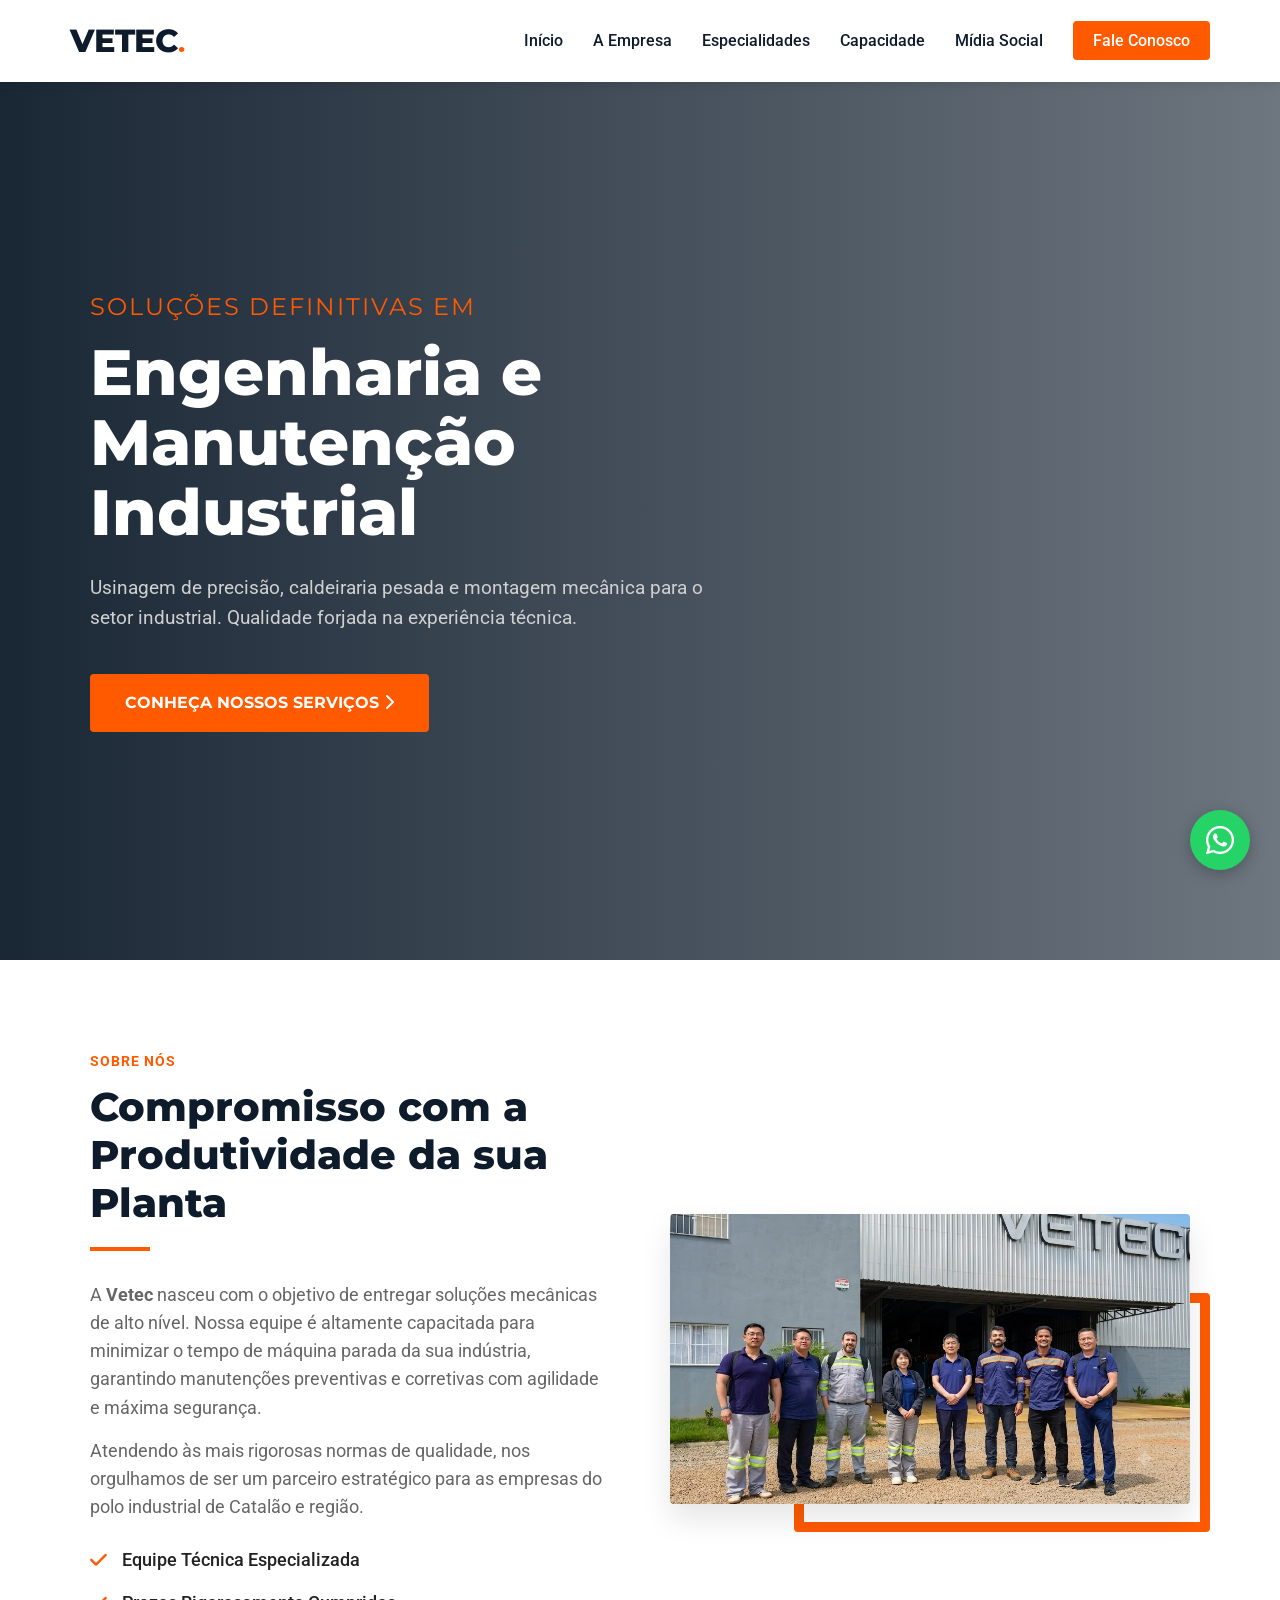
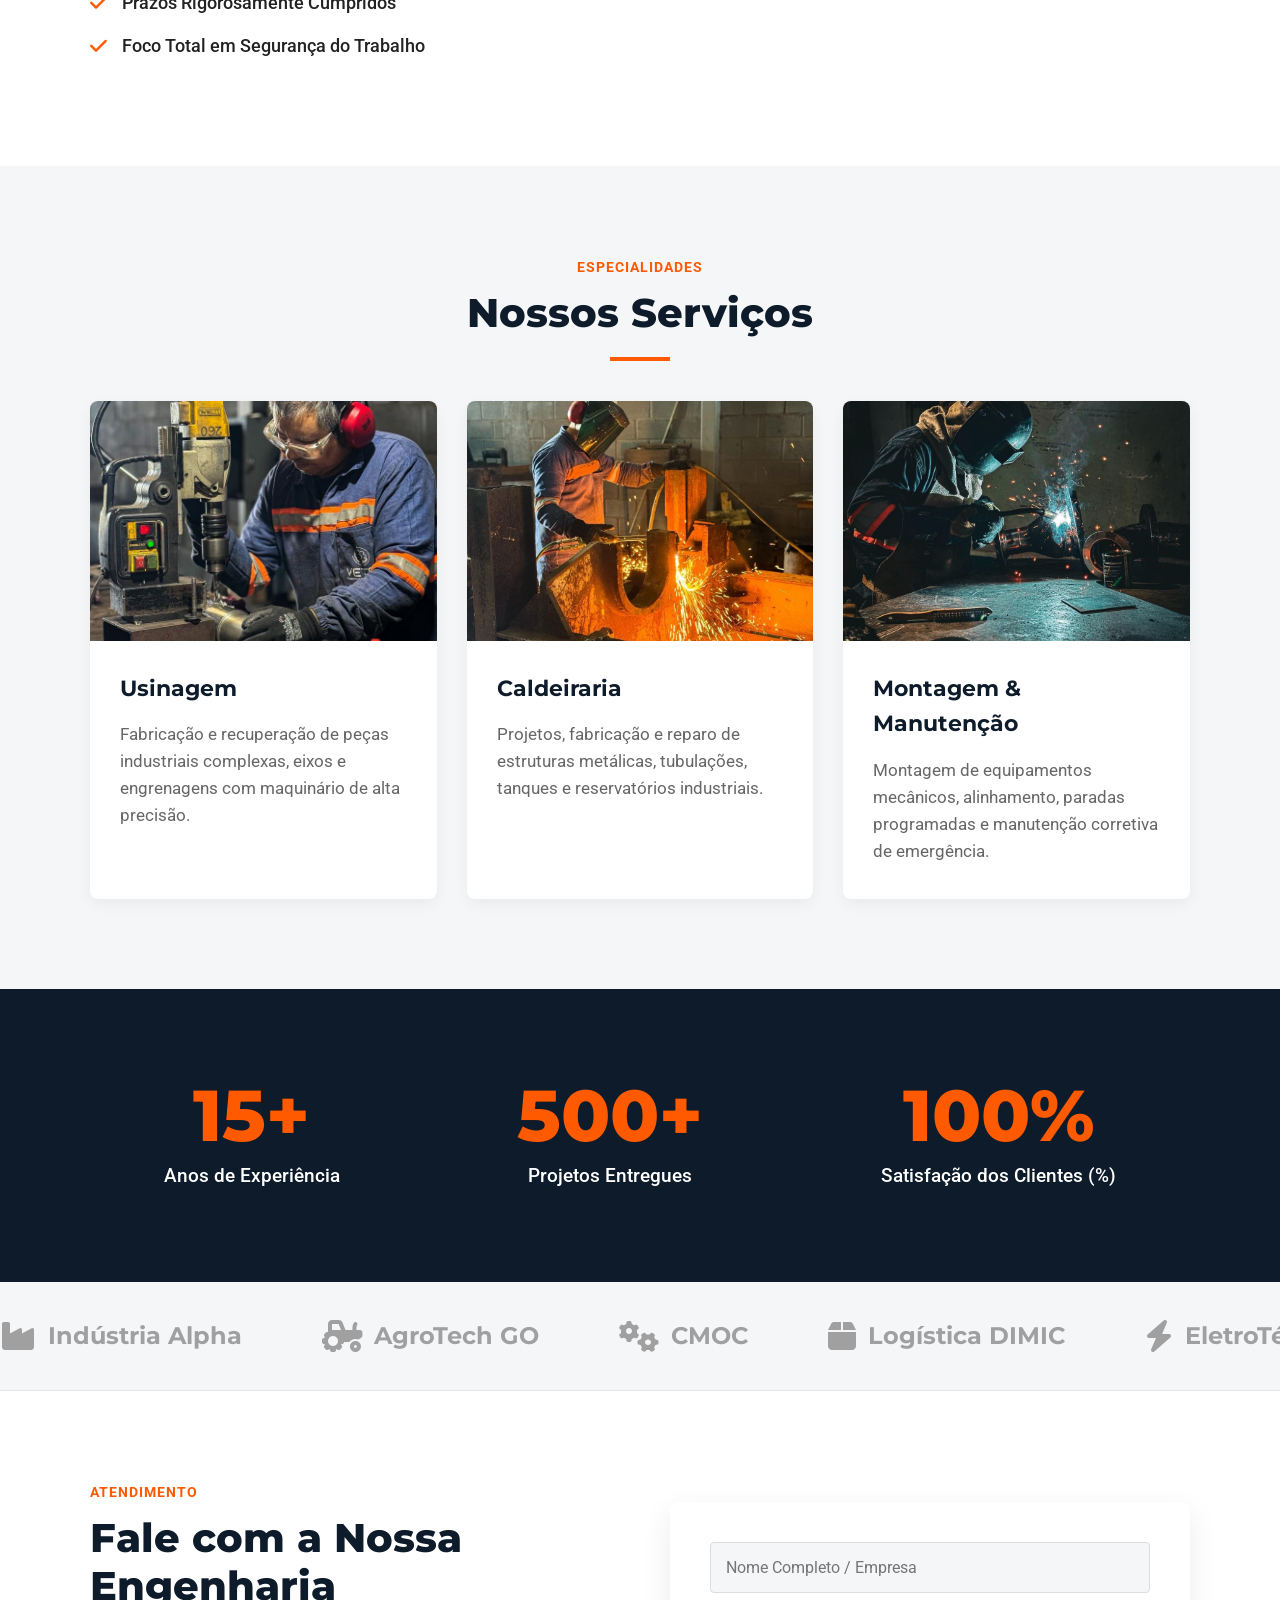
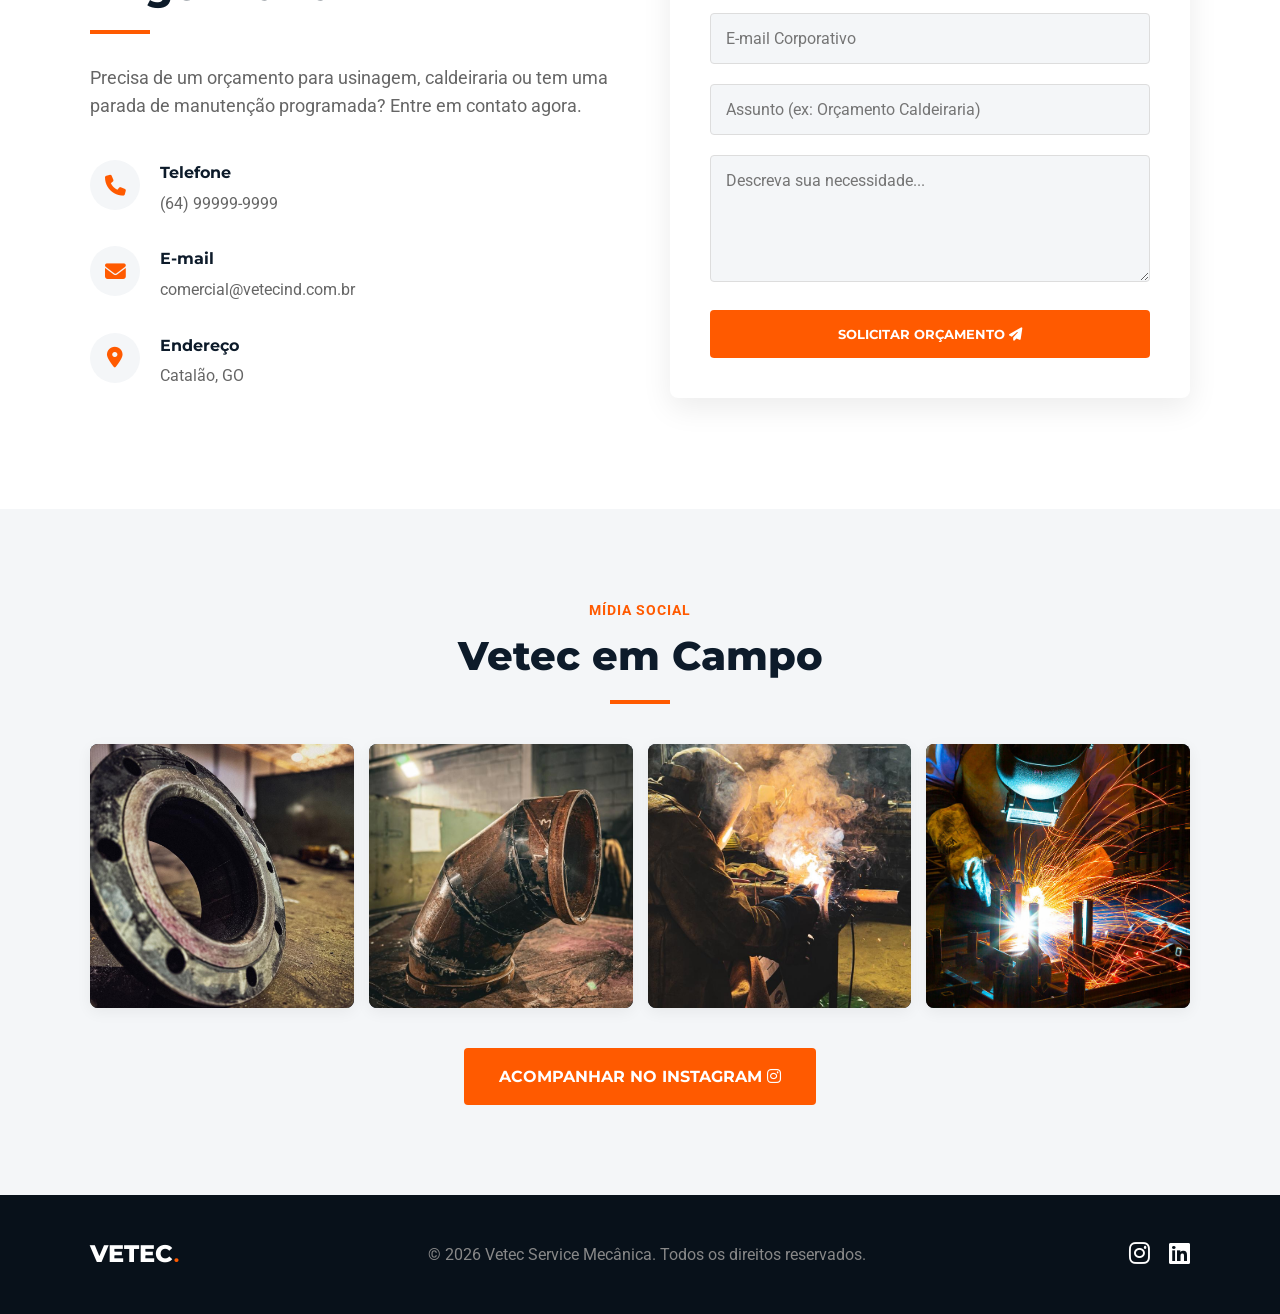
==== index.html @ b04dcd51 "Add files via upload" ====
<!DOCTYPE html>
<html lang="pt-BR">
<head>

    <link rel="icon" type="image/png" href="img/favicon.png">

    <meta charset="UTF-8">
    <meta name="viewport" content="width=device-width, initial-scale=1.0">
    <title>Vetec - Engenharia e Manutenção Industrial</title>
    <link rel="preconnect" href="https://fonts.googleapis.com">
    <link rel="preconnect" href="https://fonts.gstatic.com" crossorigin>
    <link href="https://fonts.googleapis.com/css2?family=Montserrat:wght@400;700;800&family=Roboto:wght@400;500&display=swap" rel="stylesheet">
    <link rel="stylesheet" href="https://cdnjs.cloudflare.com/ajax/libs/font-awesome/6.5.1/css/all.min.css">
    <link rel="stylesheet" href="style.css">

<meta name="description" content="A Vetec oferece soluções premium em usinagem de precisão, caldeiraria e montagem industrial em Catalão, GO. Reduza o tempo de máquina parada da sua indústria.">
<meta name="keywords" content="usinagem catalão, caldeiraria industrial, manutenção mecânica, montagem industrial goiás, peças industriais, vetec">
<meta name="author" content="Seu Nome ou Nome da Sua Agência">

<meta property="og:title" content="Vetec - Engenharia e Manutenção Industrial">
<meta property="og:description" content="Soluções definitivas em usinagem e caldeiraria para o setor industrial.">
<meta property="og:image" content="https://vetecind.com.br/img/sua-imagem-de-capa.jpg">
<meta property="og:url" content="https://vetecind.com.br">

</head>
<body>

   <header>
        <div class="container header-container">

            <a href="#" class="logo">
                VETEC<span>.</span>
            </a>

            <nav>
                <ul class="nav-links">
                    <li><a href="#home">Início</a></li>
                    <li><a href="#sobre">A Empresa</a></li>
                    <li><a href="#servicos">Especialidades</a></li>
                    <li><a href="#metricas">Capacidade</a></li>
                    <li><a href="#instagram-feed">Mídia Social</a></li>
                    <li><a href="#contato" class="btn-nav">Fale Conosco</a></li>
                </ul>
            </nav>
            
            <div class="menu-toggle" id="mobile-menu">
                    <i class="fa-solid fa-bars"></i>
        </div>
    </header>

    <section id="home" class="hero-section">
        <div class="hero-overlay"></div>
        <div class="container hero-content">
            <div class="hero-text">
                <h2>Soluções definitivas em</h2>
                <h1>Engenharia e Manutenção Industrial</h1>
                <p>Usinagem de precisão, caldeiraria pesada e montagem mecânica para o setor industrial. Qualidade forjada na experiência técnica.</p>
                <a href="#servicos" class="btn">Conheça Nossos Serviços <i class="fa-solid fa-chevron-right"></i></a>
            </div>
        </div>
    </section>

    <section id="sobre" class="section">
        <div class="container">
            <div class="two-column">
                <div class="about-text">
                    <span class="tag">Sobre Nós</span>
                    <h2>Compromisso com a Produtividade da sua Planta</h2>
                    <div class="line"></div>
                    <p>A <strong>Vetec</strong> nasceu com o objetivo de entregar soluções mecânicas de alto nível. Nossa equipe é altamente capacitada para minimizar o tempo de máquina parada da sua indústria, garantindo manutenções preventivas e corretivas com agilidade e máxima segurança.</p>
                    <p>Atendendo às mais rigorosas normas de qualidade, nos orgulhamos de ser um parceiro estratégico para as empresas do polo industrial de Catalão e região.</p>
                    <ul class="check-list">
                        <li><i class="fa-solid fa-check"></i> Equipe Técnica Especializada</li>
                        <li><i class="fa-solid fa-check"></i> Prazos Rigorosamente Cumpridos</li>
                        <li><i class="fa-solid fa-check"></i> Foco Total em Segurança do Trabalho</li>
                    </ul>
                </div>
                <div class="about-image">
                    <img src="img/empresa.jpg" alt="Instalações Vetec - Manutenção Industrial">
                    <div class="img-accent"></div>
                </div>
            </div>
        </div>
    </section>

    <section id="servicos" class="section bg-light">
        <div class="container">
            <div class="section-header center">
                <span class="tag">Especialidades</span>
                <h2>Nossos Serviços</h2>
                <div class="line center-line"></div>
            </div>

            <div class="grid-produtos">
                <div class="card-produto">
                    <div class="img-container">
                        <img src="img/usinagem.jpg" alt="Usinagem de Precisão">
                    </div>
                    <div class="card-body">
                        <h3>Usinagem</h3>
                        <p>Fabricação e recuperação de peças industriais complexas, eixos e engrenagens com maquinário de alta precisão.</p>
                    </div>
                </div>
                
                <div class="card-produto">
                    <div class="img-container">
                        <img src="img/caldeiraria.jpg" alt="Caldeiraria Industrial">
                    </div>
                    <div class="card-body">
                        <h3>Caldeiraria</h3>
                        <p>Projetos, fabricação e reparo de estruturas metálicas, tubulações, tanques e reservatórios industriais.</p>
                    </div>
                </div>

                <div class="card-produto">
                    <div class="img-container">
                        <img src="img/montagem.jpg" alt="Montagem e Manutenção Industrial">
                    </div>
                    <div class="card-body">
                        <h3>Montagem & Manutenção</h3>
                        <p>Montagem de equipamentos mecânicos, alinhamento, paradas programadas e manutenção corretiva de emergência.</p>
                    </div>
                </div>
            </div>
        </div>
    </section>

    <section id="metricas" class="section bg-primary text-white">
        <div class="container">
            <div class="grid-numbers">
                <div class="number-block">
                    <div class="counter" data-target="15">0</div>
                    <p>Anos de Experiência</p>
                </div>
                <div class="number-block">
                    <div class="counter" data-target="500">0</div>
                    <p>Projetos Entregues</p>
                </div>
                <div class="number-block">
                    <div class="counter" data-target="100">0</div>
                    <p>Satisfação dos Clientes (%)</p>
                </div>
            </div>
        </div>
    </section>

<div class="parceiros-faixa">
        <div class="parceiros-track">
            
            <div class="parceiros-slide">
                <div class="parceiro-logo"><i class="fa-solid fa-industry"></i> Indústria Alpha</div>
                <div class="parceiro-logo"><i class="fa-solid fa-tractor"></i> AgroTech GO</div>
                <div class="parceiro-logo"><i class="fa-solid fa-gears"></i> CMOC</div>
                <div class="parceiro-logo"><i class="fa-solid fa-box"></i> Logística DIMIC</div>
                <div class="parceiro-logo"><i class="fa-solid fa-bolt"></i> EletroTécnica</div>
            </div>
            
            <div class="parceiros-slide">
                <div class="parceiro-logo"><i class="fa-solid fa-industry"></i> Indústria Alpha</div>
                <div class="parceiro-logo"><i class="fa-solid fa-tractor"></i> AgroTech GO</div>
                <div class="parceiro-logo"><i class="fa-solid fa-gears"></i> CMOC</div>
                <div class="parceiro-logo"><i class="fa-solid fa-box"></i> Logística DIMIC</div>
                <div class="parceiro-logo"><i class="fa-solid fa-bolt"></i> EletroTécnica</div>
            </div>
            
        </div>
    </div>

    <section id="contato" class="section">
        <div class="container">
            <div class="two-column">
                <div class="contact-info">
                    <span class="tag">Atendimento</span>
                    <h2>Fale com a Nossa Engenharia</h2>
                    <div class="line"></div>
                    <p>Precisa de um orçamento para usinagem, caldeiraria ou tem uma parada de manutenção programada? Entre em contato agora.</p>
                    
                    <div class="info-item">
                        <div class="icon-box"><i class="fa-solid fa-phone"></i></div>
                        <div>
                            <h4>Telefone</h4>
                            <span>(64) 99999-9999</span> </div>
                    </div>
                    <div class="info-item">
                        <div class="icon-box"><i class="fa-solid fa-envelope"></i></div>
                        <div>
                            <h4>E-mail</h4>
                            <span>comercial@vetecind.com.br</span> </div>
                    </div>
                    <div class="info-item">
                        <div class="icon-box"><i class="fa-solid fa-location-dot"></i></div>
                        <div>
                            <h4>Endereço</h4>
                            <span>Catalão, GO</span>
                        </div>
                    </div>
                </div>

                <form id="formContato" class="form-industrial">
                    <div class="form-group">
                        <input type="text" id="nome" required placeholder="Nome Completo / Empresa">
                    </div>
                    <div class="form-group">
                        <input type="email" id="email" required placeholder="E-mail Corporativo">
                    </div>
                    <div class="form-group">
                        <input type="text" id="assunto" required placeholder="Assunto (ex: Orçamento Caldeiraria)">
                    </div>
                    <div class="form-group">
                        <textarea id="mensagem" rows="5" required placeholder="Descreva sua necessidade..."></textarea>
                    </div>
                    <button type="submit" class="btn btn-block">Solicitar Orçamento <i class="fa-solid fa-paper-plane"></i></button>
                </form>
            </div>
        </div>
    </section>

    <section id="instagram-feed" class="section bg-light">
        <div class="container">
            <div class="section-header center">
                <span class="tag">Mídia Social</span>
                <h2>Vetec em Campo</h2>
                <div class="line center-line"></div>
            </div>
            
            <div class="grid-instagram">
                <a href="https://www.instagram.com/vetecind/" target="_blank" class="insta-item">
                    <img src="img/insta1.jpg" alt="Projeto Usinagem Vetec">
                    <div class="insta-overlay"><i class="fa-brands fa-instagram"></i></div>
                </a>
                <a href="https://www.instagram.com/vetecind/" target="_blank" class="insta-item">
                    <img src="img/insta2.jpg" alt="Manutenção Industrial Vetec">
                    <div class="insta-overlay"><i class="fa-brands fa-instagram"></i></div>
                </a>
                <a href="https://www.instagram.com/vetecind/" target="_blank" class="insta-item">
                    <img src="img/insta3.jpg" alt="Caldeiraria Vetec">
                    <div class="insta-overlay"><i class="fa-brands fa-instagram"></i></div>
                </a>
                <a href="https://www.instagram.com/vetecind/" target="_blank" class="insta-item">
                    <img src="img/insta4.jpg" alt="Montagem Industrial Vetec">
                    <div class="insta-overlay"><i class="fa-brands fa-instagram"></i></div>
                </a>
            </div>
            
            <div class="center" style="margin-top: 40px;">
                <a href="https://www.instagram.com/vetecind/" target="_blank" class="btn">Acompanhar no Instagram <i class="fa-brands fa-instagram"></i></a>
            </div>
        </div>
    </section>

    <footer>
        <div class="container footer-content">
            <div class="footer-logo">VETEC<span>.</span></div>
            <p>&copy; 2026 Vetec Service Mecânica. Todos os direitos reservados.</p>
            <div class="social-links">
                <a href="https://www.instagram.com/vetecind/" target="_blank"><i class="fa-brands fa-instagram"></i></a>
                <a href="#"><i class="fa-brands fa-linkedin"></i></a>
            </div>
        </div>
    </footer>

    <a href="https://wa.me/5564999999999?text=Olá,%20gostaria%20de%20solicitar%20um%20orçamento%20técnico%20com%20a%20Vetec." target="_blank" class="whatsapp-float" aria-label="Contato via WhatsApp">
        <i class="fa-brands fa-whatsapp"></i>
    </a>

    <script src="script.js"></script>
</body>
</html>
---- style.css ----
/* VARIÁVEIS DE CORES VETEC */
:root {
    --primary-color: #0D1B2A;
    --accent-color: #FF5A00;
    --bg-light: #F4F6F8;
    --text-dark: #222222;
    --text-muted: #666666;
    --white: #FFFFFF;
}

* {
    margin: 0;
    padding: 0;
    box-sizing: border-box;
    font-family: 'Roboto', sans-serif;
}

html { scroll-behavior: smooth; }
body { color: var(--text-dark); background-color: var(--white); line-height: 1.6; overflow-x: hidden; }
.container { max-width: 1140px; margin: 0 auto; padding: 0 20px; width: 100%; }

/* CABEÇALHO E LOGO */
header {
    background-color: var(--white);
    box-shadow: 0 2px 10px rgba(0,0,0,0.1);
    position: fixed;
    width: 100%;
    top: 0;
    z-index: 1000;
}
.header-container { display: flex; justify-content: space-between; align-items: center; padding: 15px 0; }
.logo { font-family: 'Montserrat', sans-serif; font-size: 2rem; font-weight: 800; color: var(--primary-color); letter-spacing: -1px; text-decoration: none; }
.logo span { color: var(--accent-color); }

/* MENU HAMBÚRGUER (Escondido no Desktop) */
.menu-toggle {
    display: none;
    font-size: 1.8rem;
    color: var(--primary-color);
    cursor: pointer;
    z-index: 2000;
    position: relative;
}

/* NAVEGAÇÃO DESKTOP */
.nav-links { list-style: none; display: flex; align-items: center; gap: 30px; }
.nav-links a { text-decoration: none; color: var(--primary-color); font-weight: 500; font-size: 1rem; transition: color 0.3s; }
.nav-links a:hover { color: var(--accent-color); }
.btn-nav { background-color: var(--accent-color); color: var(--white) !important; padding: 10px 20px; border-radius: 4px; font-weight: 700; }
.btn-nav:hover { background-color: #e04e00; }

/* HERO SECTION (BANNER) */
.hero-section {
    height: 100vh; display: flex; align-items: center;
    background-image: url('img/banner-solda.jpg');
    background-size: cover; background-position: center;
    position: relative; margin-top: 60px;
}
.hero-overlay {
    position: absolute; top: 0; left: 0; width: 100%; height: 100%;
    background: linear-gradient(90deg, rgba(13,27,42,0.95) 0%, rgba(13,27,42,0.6) 100%);
}
.hero-content { position: relative; z-index: 1; color: var(--white); }
.hero-text { max-width: 650px; }
.hero-text h2 { font-family: 'Montserrat', sans-serif; font-size: 1.5rem; font-weight: 400; color: var(--accent-color); margin-bottom: 10px; text-transform: uppercase; letter-spacing: 2px; }
.hero-text h1 { font-family: 'Montserrat', sans-serif; font-size: 4rem; line-height: 1.1; margin-bottom: 25px; font-weight: 800; }
.hero-text p { font-size: 1.2rem; margin-bottom: 40px; color: #d0d0d0; }

/* BOTÕES GERAIS */
.btn { display: inline-block; background: var(--accent-color); color: var(--white); padding: 16px 35px; font-family: 'Montserrat', sans-serif; font-weight: 700; text-transform: uppercase; text-decoration: none; border: none; border-radius: 4px; cursor: pointer; transition: 0.3s background; }
.btn:hover { background: #e04e00; }
.btn-block { width: 100%; }

/* SEÇÕES COMUNS */
.section { padding: 90px 0; }
.bg-light { background-color: var(--bg-light); }
.bg-primary { background-color: var(--primary-color); }
.text-white { color: var(--white); }
.tag { color: var(--accent-color); font-weight: 700; text-transform: uppercase; font-size: 0.9rem; letter-spacing: 1px; display: block; margin-bottom: 10px; }
.section-header h2, .about-text h2, .contact-info h2 { font-family: 'Montserrat', sans-serif; font-size: 2.5rem; color: var(--primary-color); font-weight: 800; line-height: 1.2; margin-bottom: 20px; }
.text-white h2 { color: var(--white); }
.center { text-align: center; }
.line { width: 60px; height: 4px; background-color: var(--accent-color); margin-bottom: 30px; }
.center-line { margin: 0 auto 40px; }

/* DUAS COLUNAS E SELO */
.two-column { display: grid; grid-template-columns: 1fr 1fr; gap: 60px; align-items: center; }
.about-text p { font-size: 1.1rem; color: var(--text-muted); margin-bottom: 15px; }
.check-list { list-style: none; margin-top: 25px; }
.check-list li { font-size: 1.1rem; margin-bottom: 15px; font-weight: 500; display: flex; align-items: center; gap: 15px; }
.check-list i { color: var(--accent-color); font-size: 1.2rem; }
.about-image { position: relative; }
.about-image img { width: 100%; border-radius: 4px; position: relative; z-index: 2; box-shadow: 0 15px 30px rgba(0,0,0,0.1); }
.img-accent { position: absolute; bottom: -20px; right: -20px; width: 80%; height: 80%; border: 10px solid var(--accent-color); z-index: 1; border-radius: 4px; }
.selo-qualidade-container { display: flex; align-items: center; gap: 20px; margin-top: 40px; padding: 20px; background-color: var(--bg-light); border-radius: 8px; border-left: 5px solid var(--accent-color); box-shadow: 0 5px 15px rgba(0,0,0,0.03); }
.selo-imagem { max-width: 90px; height: auto; filter: drop-shadow(0 4px 8px rgba(0,0,0,0.1)); }
.selo-qualidade-container p { font-family: 'Montserrat', sans-serif; font-weight: 600; font-size: 1rem; color: var(--primary-color); margin-bottom: 0 !important; line-height: 1.4; }

/* CARDS DE SERVIÇOS */
.grid-produtos { display: grid; grid-template-columns: repeat(auto-fit, minmax(320px, 1fr)); gap: 30px; }
.card-produto { background: var(--white); border-radius: 8px; overflow: hidden; box-shadow: 0 5px 15px rgba(0,0,0,0.05); transition: transform 0.4s cubic-bezier(0.175, 0.885, 0.32, 1.275), box-shadow 0.4s; border-bottom: 4px solid transparent; }
.card-produto:hover { transform: translateY(-15px); box-shadow: 0 20px 40px rgba(0,0,0,0.1); border-bottom: 4px solid var(--accent-color); }
.img-container { width: 100%; height: 240px; overflow: hidden; }
.img-container img { width: 100%; height: 100%; object-fit: cover; transition: 0.5s; }
.card-produto:hover .img-container img { transform: scale(1.1); }
.card-body { padding: 30px; }
.card-body h3 { font-family: 'Montserrat', sans-serif; font-size: 1.4rem; color: var(--primary-color); margin-bottom: 15px; }
.card-body p { color: var(--text-muted); font-size: 1.05rem; }

/* MÉTRICAS */
.grid-numbers { display: flex; justify-content: space-around; flex-wrap: wrap; text-align: center; gap: 30px; }
.number-block .counter { font-family: 'Montserrat', sans-serif; font-size: 4.5rem; font-weight: 800; color: var(--accent-color); line-height: 1; }
.number-block p { font-size: 1.2rem; font-weight: 500; margin-top: 10px; }

/* CONTATO E FORMULÁRIO */
.contact-info p { color: var(--text-muted); font-size: 1.1rem; margin-bottom: 40px; }
.info-item { display: flex; align-items: flex-start; gap: 20px; margin-bottom: 30px; }
.icon-box { background: var(--bg-light); width: 50px; height: 50px; border-radius: 50%; display: flex; align-items: center; justify-content: center; color: var(--accent-color); font-size: 1.3rem; }
.info-item h4 { font-family: 'Montserrat', sans-serif; color: var(--primary-color); margin-bottom: 5px; }
.info-item span { color: var(--text-muted); }
.form-industrial { background: var(--white); padding: 40px; border-radius: 8px; box-shadow: 0 10px 30px rgba(0,0,0,0.08); }
.form-group { margin-bottom: 20px; }
.form-industrial input, .form-industrial textarea { width: 100%; padding: 15px; border: 1px solid #ddd; border-radius: 4px; font-size: 1rem; background: var(--bg-light); font-family: 'Roboto', sans-serif; transition: 0.3s; }
.form-industrial input:focus, .form-industrial textarea:focus { outline: none; border-color: var(--accent-color); background: var(--white); }
.btn-loading { background-color: var(--text-muted) !important; cursor: wait !important; opacity: 0.9; }
.btn-success { background-color: #25D366 !important; color: var(--white) !important; box-shadow: 0 0 20px rgba(37, 211, 102, 0.4); cursor: default !important; }
.fa-spin { margin-right: 8px; }

/* RODAPÉ */
footer { background: #08111A; color: #888; padding: 40px 0; }
.footer-content { display: flex; justify-content: space-between; align-items: center; }
.footer-logo { font-family: 'Montserrat', sans-serif; font-size: 1.5rem; color: var(--white); font-weight: 800; }
.footer-logo span { color: var(--accent-color); }
.social-links a { color: var(--white); font-size: 1.5rem; margin-left: 15px; transition: 0.3s; }
.social-links a:hover { color: var(--accent-color); }

/* INSTAGRAM VITRINE */
.grid-instagram { display: grid; grid-template-columns: repeat(4, 1fr); gap: 15px; width: 100%; margin: 0 auto; }
.insta-item { position: relative; display: block; border-radius: 8px; overflow: hidden; box-shadow: 0 4px 15px rgba(0,0,0,0.06); aspect-ratio: 1 / 1; background-color: var(--primary-color); }
.insta-item img { width: 100%; height: 100%; object-fit: cover; transition: transform 0.4s ease; }
.insta-overlay { position: absolute; top: 0; left: 0; width: 100%; height: 100%; background-color: rgba(13, 27, 42, 0.85); display: flex; align-items: center; justify-content: center; opacity: 0; transition: opacity 0.3s ease; }
.insta-overlay i { color: var(--white); font-size: 2.2rem; transform: scale(0.7); transition: transform 0.3s ease; }
.insta-item:hover img { transform: scale(1.06); }
.insta-item:hover .insta-overlay { opacity: 1; }
.insta-item:hover .insta-overlay i { transform: scale(1); }

/* WHATSAPP E PARCEIROS */
.whatsapp-float { position: fixed; bottom: 30px; right: 30px; width: 60px; height: 60px; background-color: #25D366; color: var(--white) !important; border-radius: 50%; display: flex; align-items: center; justify-content: center; font-size: 32px; box-shadow: 0 4px 15px rgba(0,0,0,0.25); z-index: 1100; text-decoration: none; transition: transform 0.3s ease, background-color 0.3s; animation: pulsarBotao 2s infinite; }
.whatsapp-float:hover { transform: scale(1.1); background-color: #20ba5a; }
@keyframes pulsarBotao { 0% { box-shadow: 0 0 0 0 rgba(37, 211, 102, 0.6); } 70% { box-shadow: 0 0 0 15px rgba(37, 211, 102, 0); } 100% { box-shadow: 0 0 0 0 rgba(37, 211, 102, 0); } }

.parceiros-faixa { background-color: var(--bg-light); padding: 35px 0; overflow: hidden; border-bottom: 1px solid #e5e5e5; position: relative; }
.parceiros-track { display: flex; width: max-content; animation: scrollParceiros 25s linear infinite; }
.parceiros-track:hover { animation-play-state: paused; }
.parceiros-slide { display: flex; gap: 80px; padding-right: 80px; }
.parceiro-logo { font-family: 'Montserrat', sans-serif; font-weight: 700; font-size: 1.5rem; color: #a0a0a0; display: flex; align-items: center; gap: 12px; transition: color 0.3s; white-space: nowrap; }
.parceiro-logo:hover { color: var(--accent-color); }
.parceiro-logo i { font-size: 2rem; }
@keyframes scrollParceiros { 0% { transform: translateX(0); } 100% { transform: translateX(-50%); } }

/* ==========================================================================
   RESPONSIVIDADE (Tablets e Celulares - SOMENTE ESTE BLOCO!)
   ========================================================================== */
@media(max-width: 992px) {
    .two-column { grid-template-columns: 1fr; gap: 40px; }
    .img-accent { display: none; }
}

@media(max-width: 768px) {
    
    nav {
        position:relative;
        z-index:1500;
    }

    header .container {
        padding-left: 16px !important;
        padding-right: 16px !important;
        width: 100% !important;
        max-width: 100% !important;
    }

    .header-container { 
        display:flex; 
        align-items:center; 
        justify-content:space-between; 
        padding:15px 20px !important; 
    }

    .logo {
        margin:0;
        line-height:1;
    }

    .menu-toggle {
        display:flex;
        align-items:center;
        justify-content:center;
        width:40px;
        height:40px;
    }
 
    .nav-links {
        position: fixed; top: 0; right: -100%; width: 280px; height: 100vh;
        background-color: var(--white); flex-direction: column !important; align-items: flex-start;
        padding: 90px 30px 40px; box-shadow: -5px 0 20px rgba(0,0,0,0.15);
        transition: right 0.4s ease; gap: 25px; z-index: 1500; display: flex;
    }
    .nav-links.active { right: 0 !important; }
    .nav-links li { width: 100%; border-bottom: 1px solid #f0f0f0; padding-bottom: 10px; }
    .nav-links li:last-child { border-bottom: none; }
    .nav-links a { display: block; width: 100%; font-size: 1.2rem; }
    .btn-nav { text-align: center; margin-top: 10px; width: 100%; }

    /* Ajustes gerais de celular */
    .hero-text h1 { font-size: 3rem; }
    .footer-content { flex-direction: column; gap: 20px; text-align: center; }
    .grid-instagram { grid-template-columns: repeat(2, 1fr); gap: 15px; }
    .whatsapp-float { bottom: 20px; right: 20px; width: 52px; height: 52px; font-size: 26px; }
}
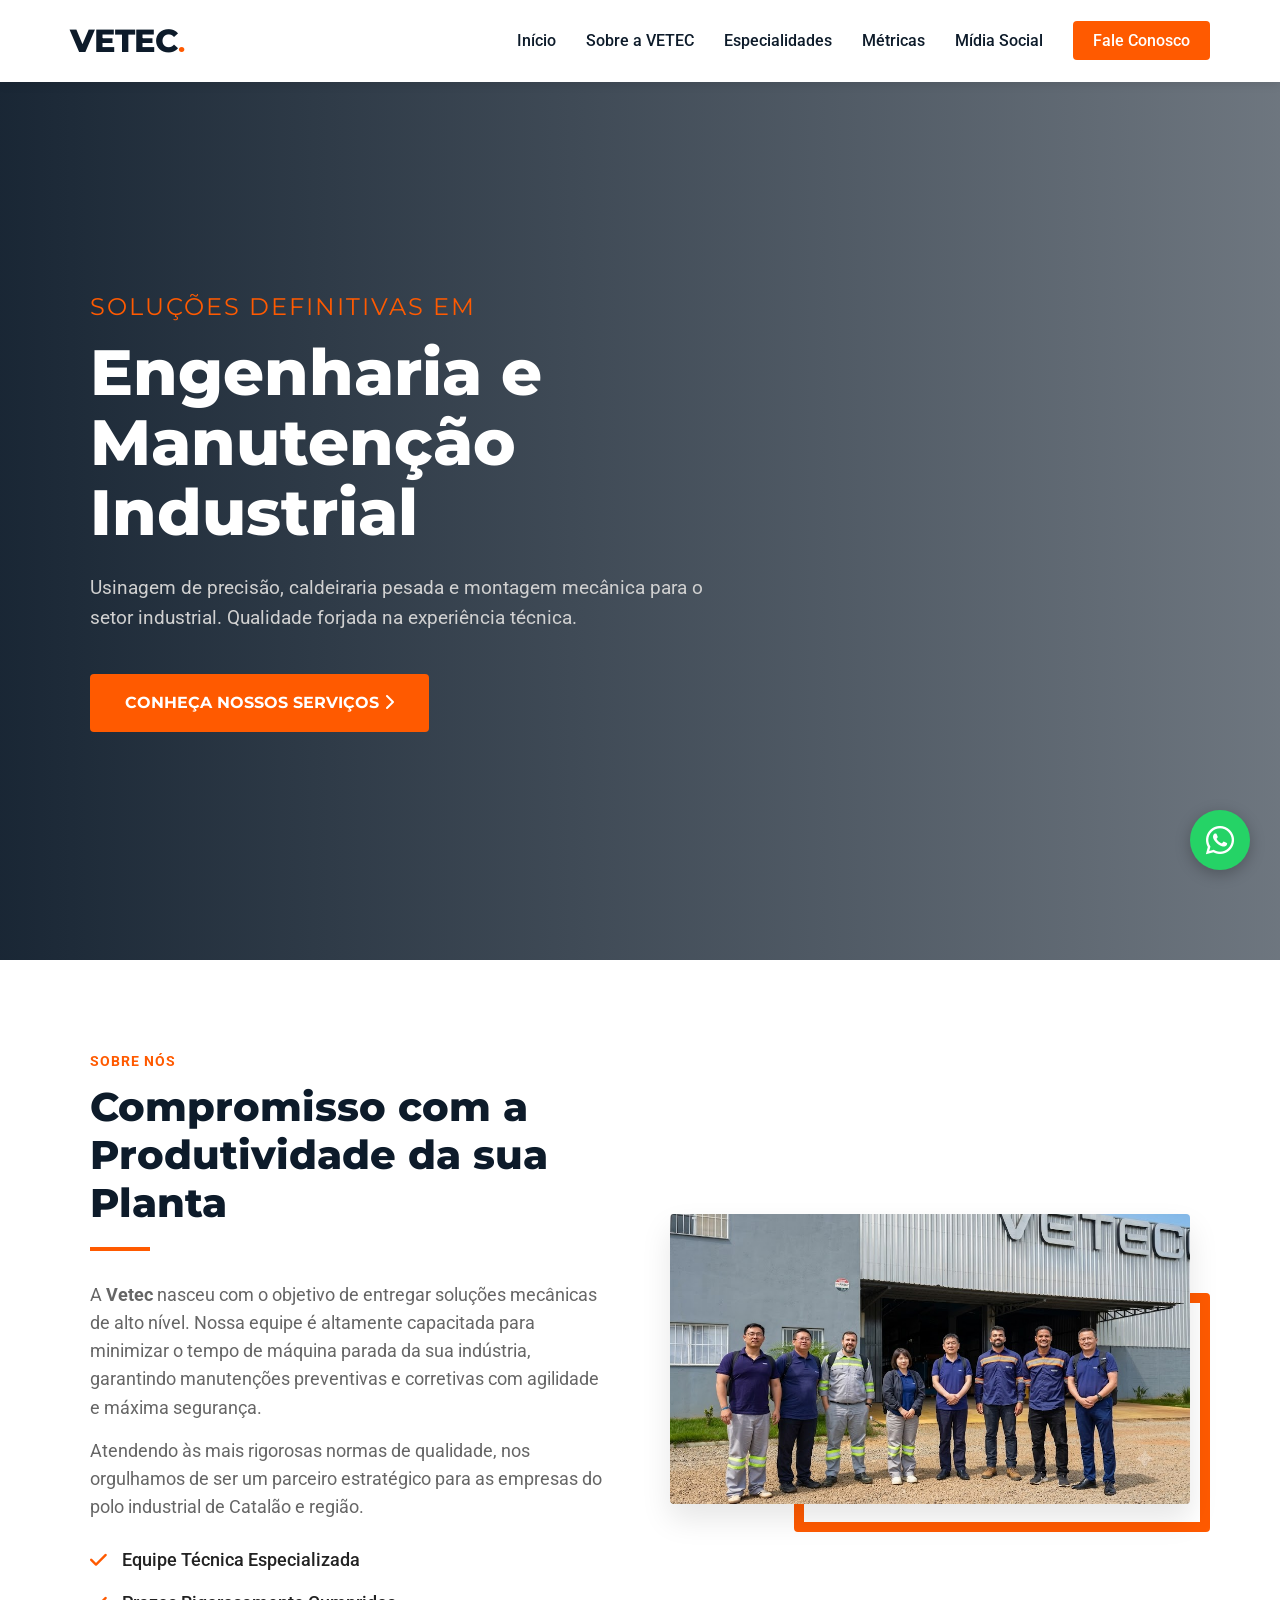
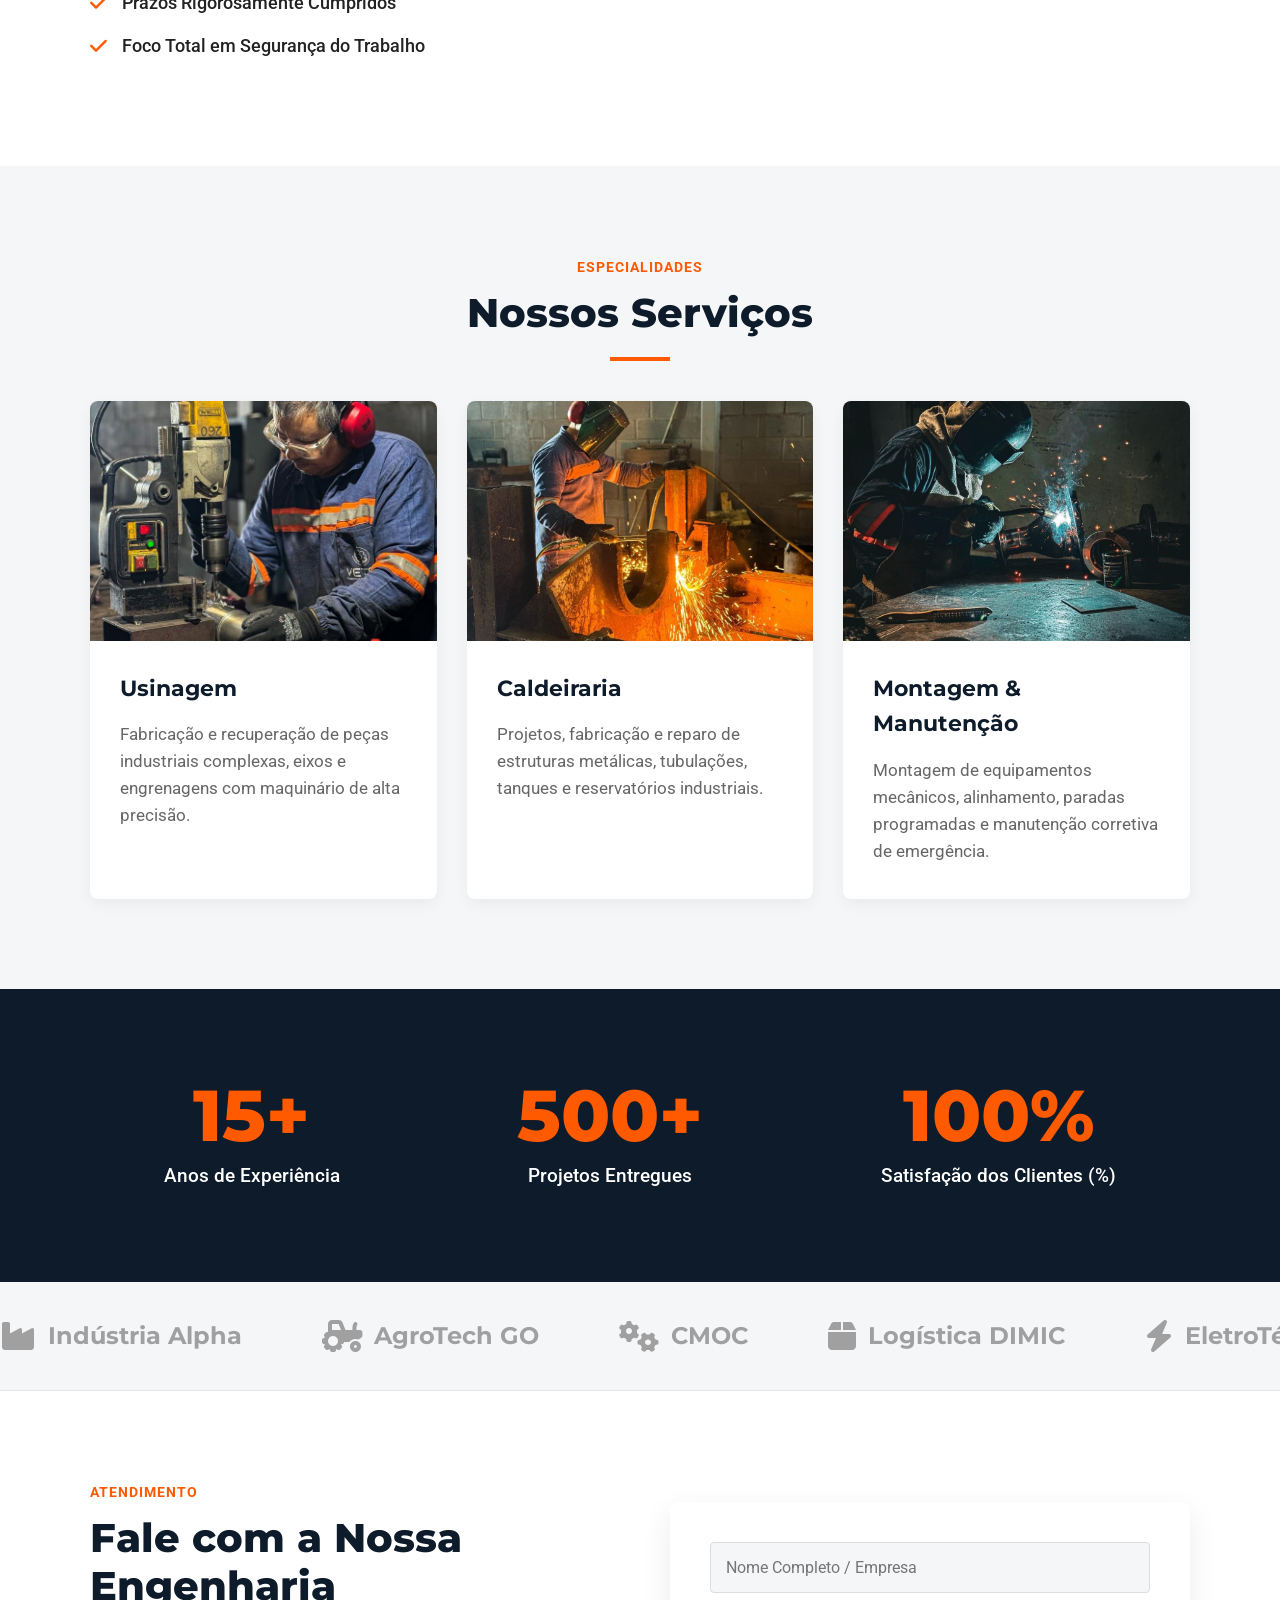
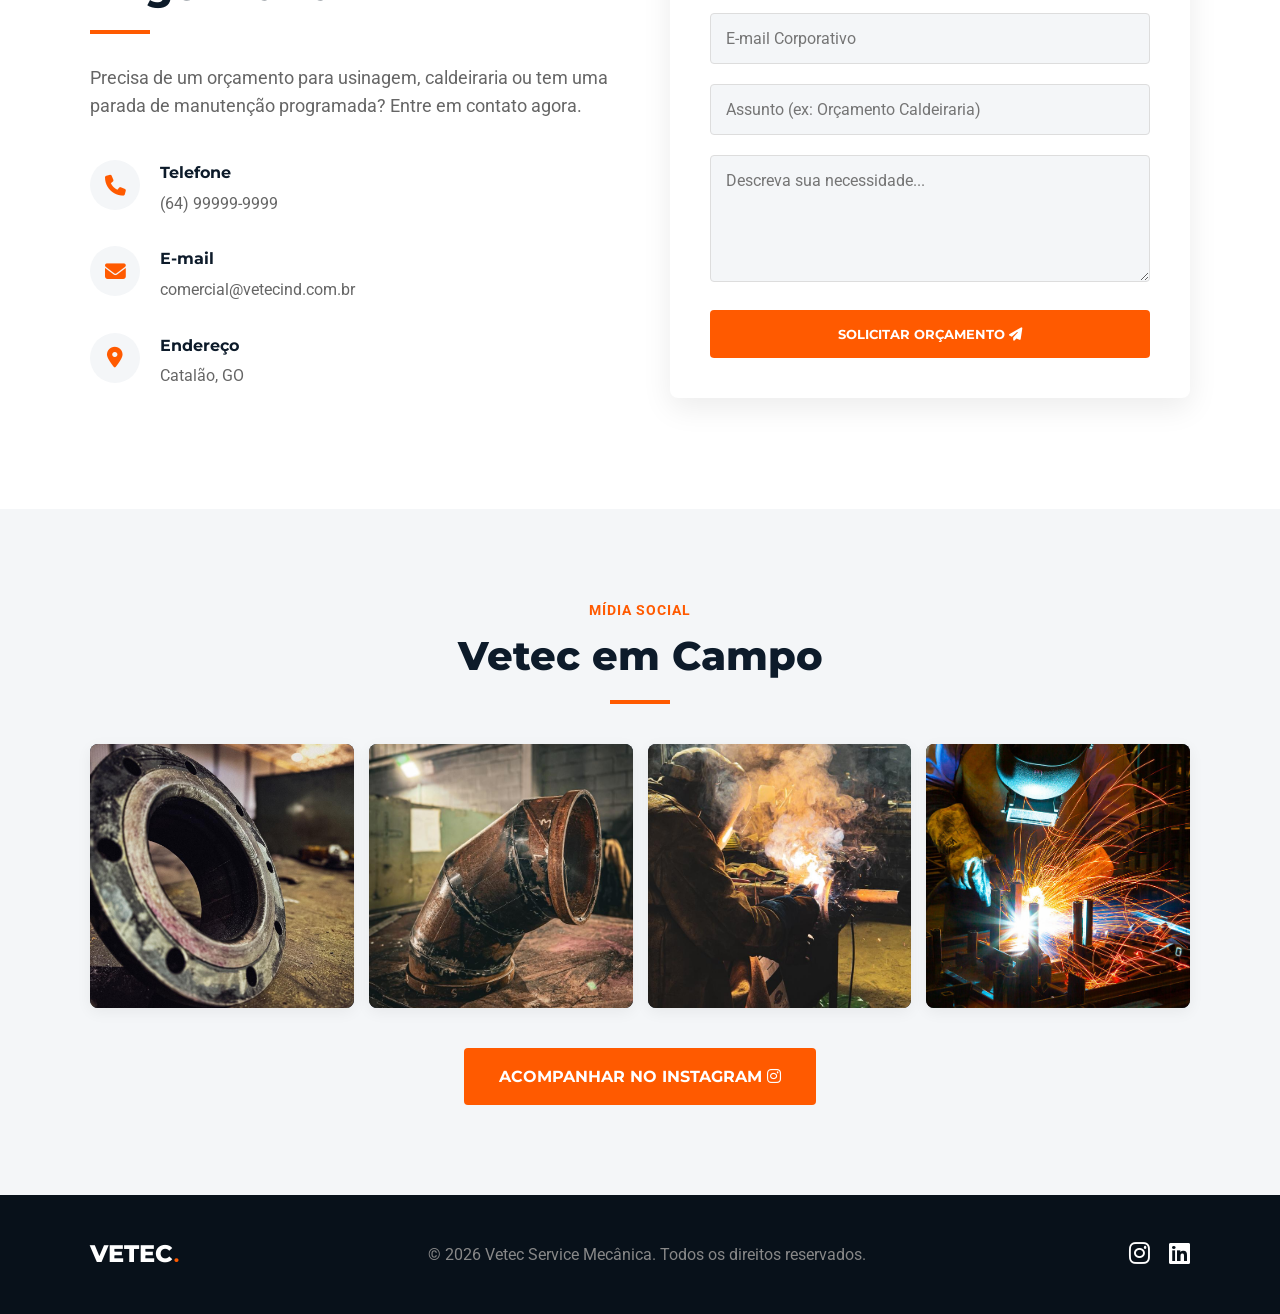
==== commit 7858dbe5: "Fix HTML encoding issues in index.html" ====
--- a/index.html
+++ b/index.html
@@ -35,9 +35,9 @@
             <nav>
                 <ul class="nav-links">
                     <li><a href="#home">Início</a></li>
-                    <li><a href="#sobre">A Empresa</a></li>
+                    <li><a href="#sobre">Sobre a VETEC</a></li>
                     <li><a href="#servicos">Especialidades</a></li>
-                    <li><a href="#metricas">Capacidade</a></li>
+                    <li><a href="#metricas">Métricas</a></li>
                     <li><a href="#instagram-feed">Mídia Social</a></li>
                     <li><a href="#contato" class="btn-nav">Fale Conosco</a></li>
                 </ul>
@@ -265,4 +265,4 @@
 
     <script src="script.js"></script>
 </body>
-</html>+</html>
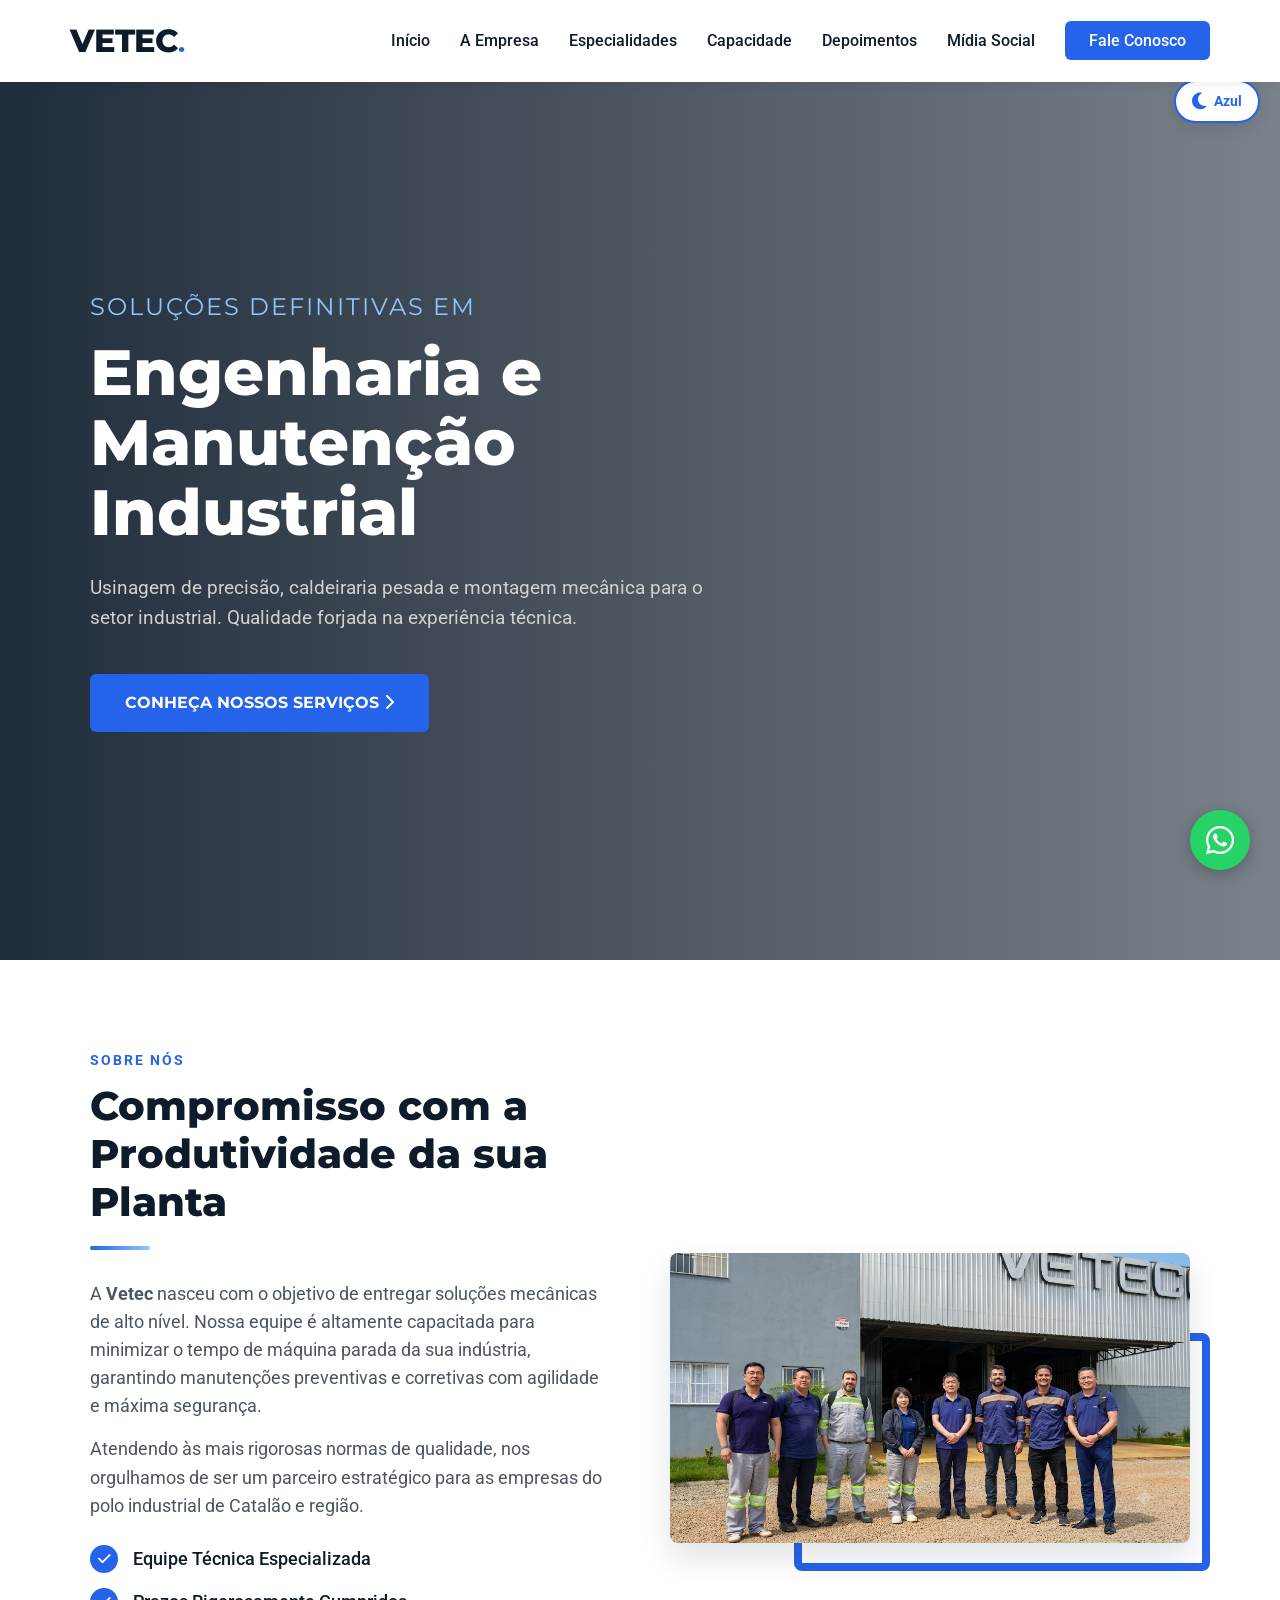
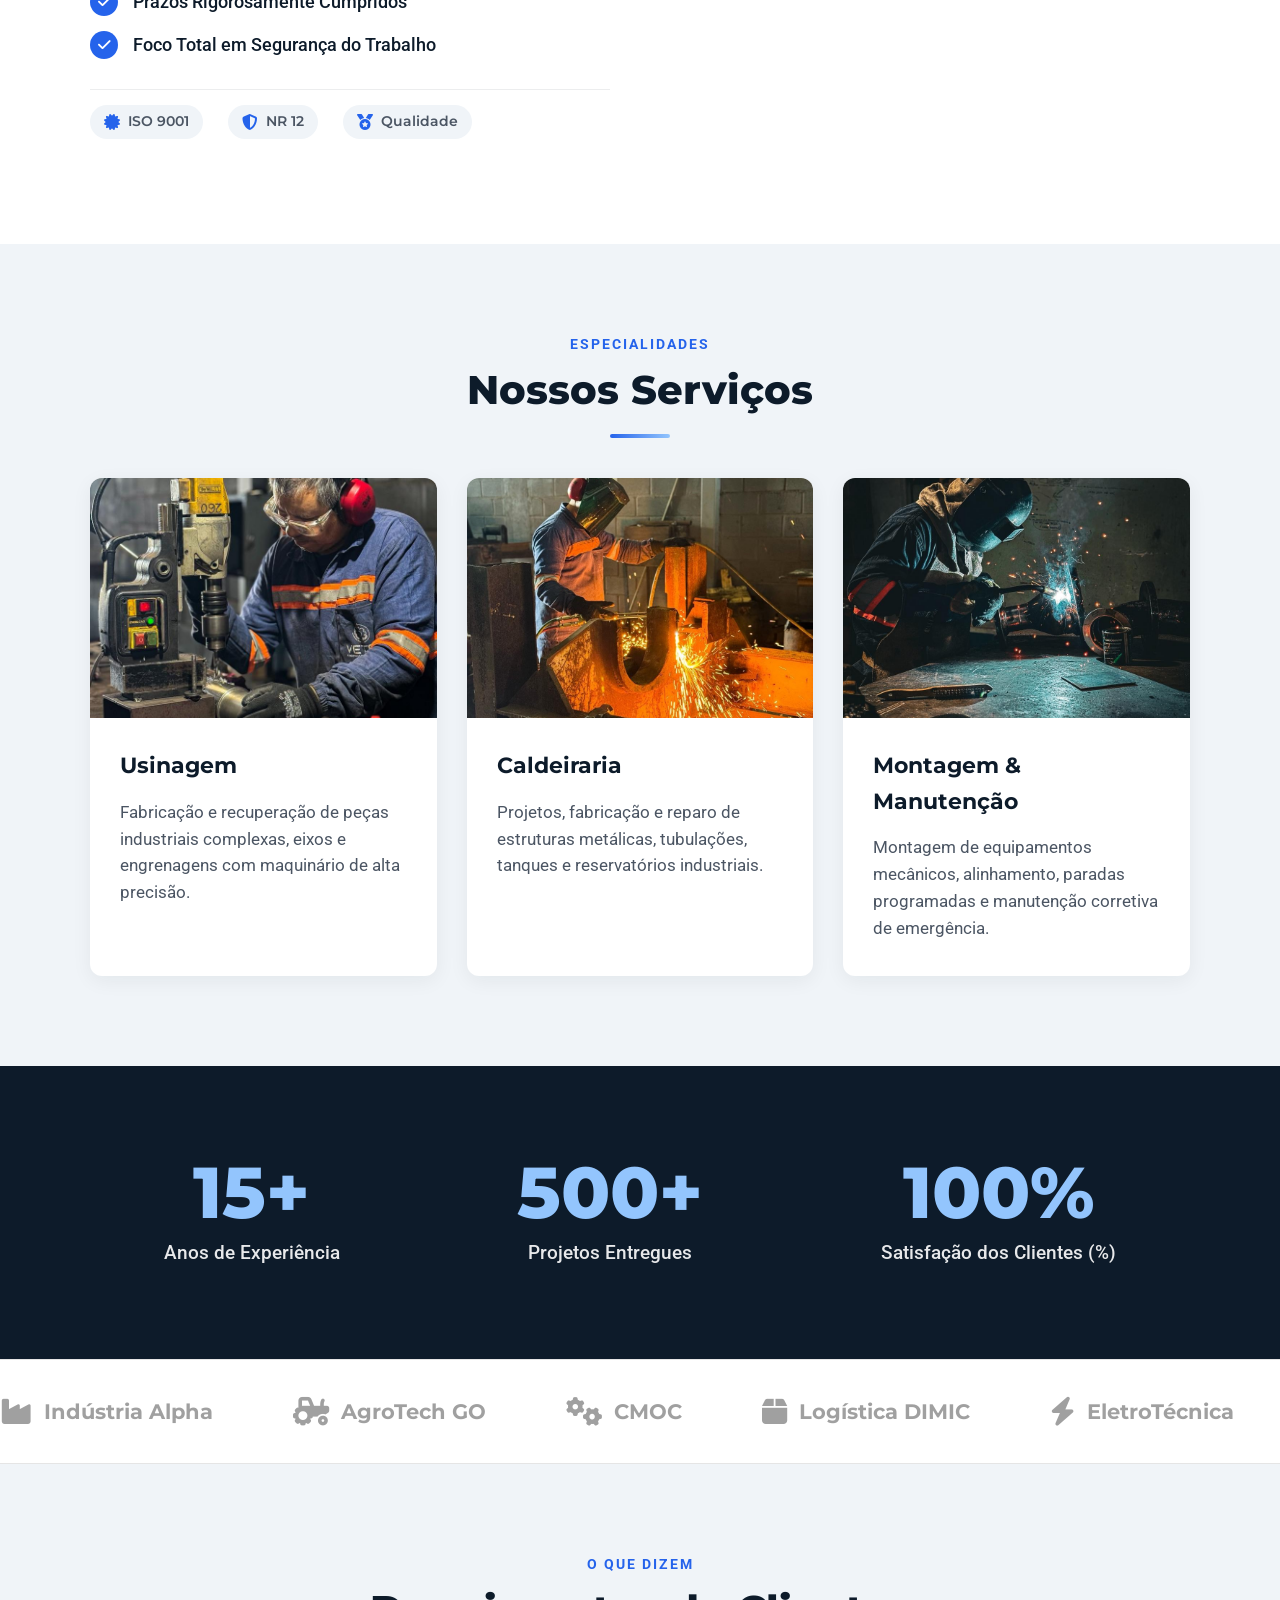
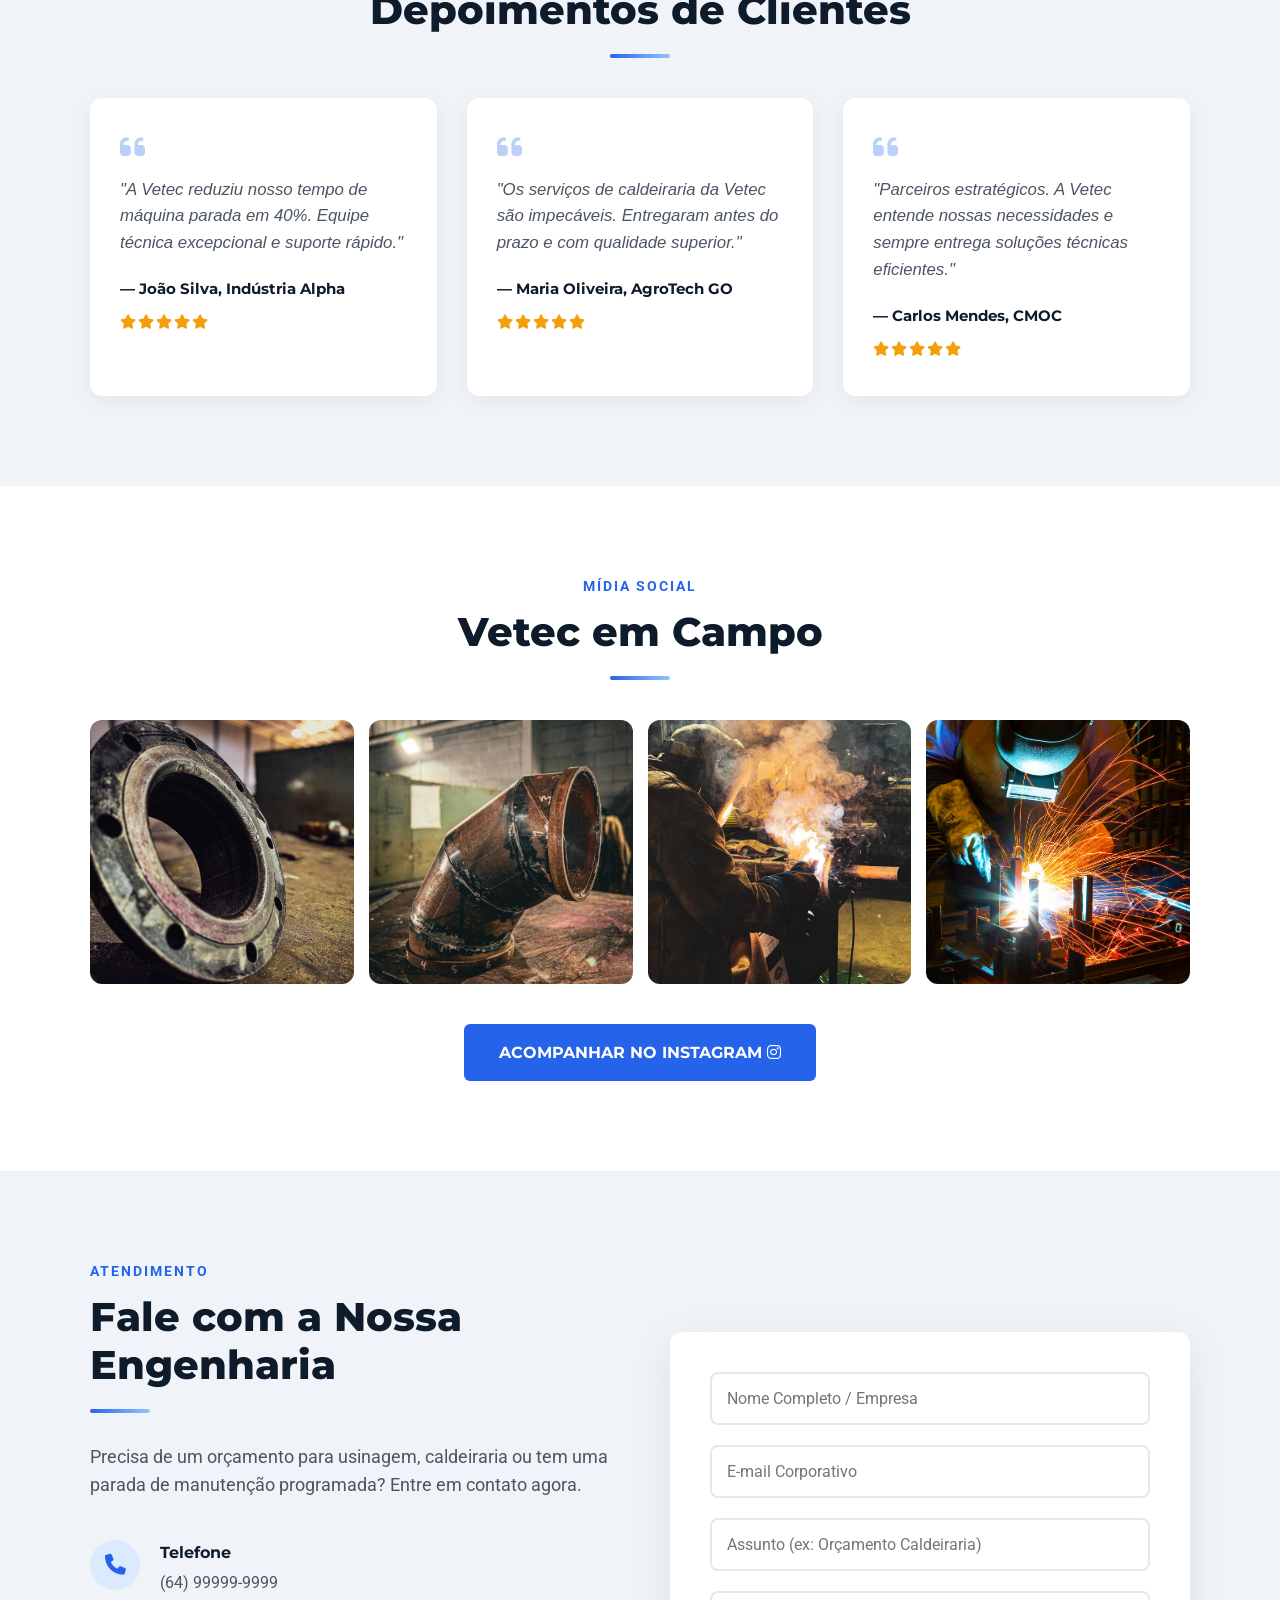
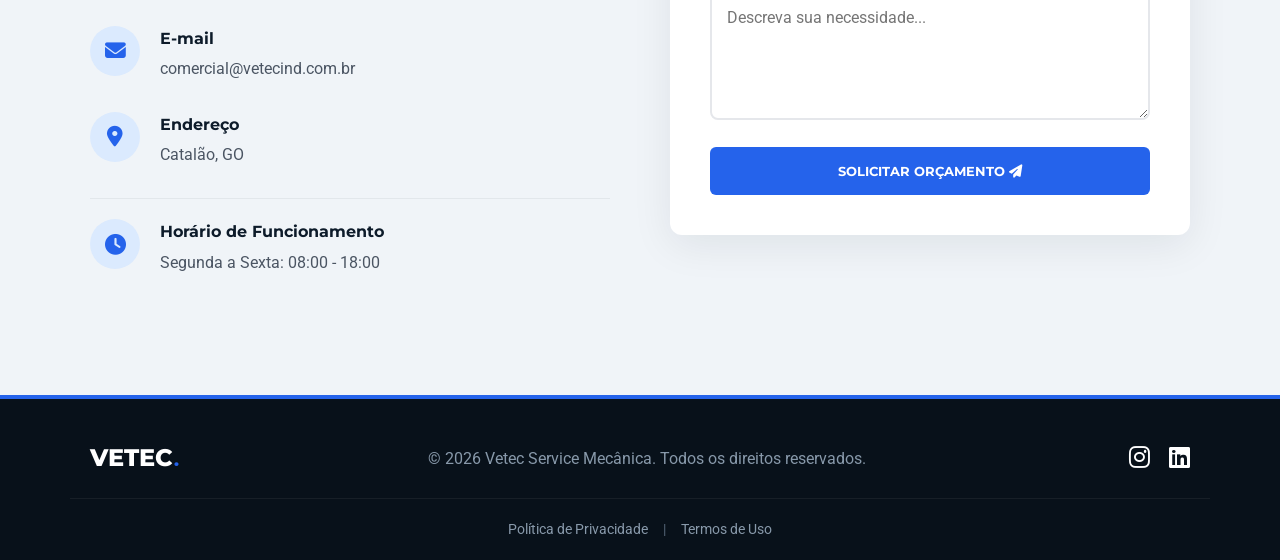
==== commit 0671e6a9: "Add files via upload" ====
--- a/index.html
+++ b/index.html
@@ -13,41 +13,75 @@
     <link rel="stylesheet" href="https://cdnjs.cloudflare.com/ajax/libs/font-awesome/6.5.1/css/all.min.css">
     <link rel="stylesheet" href="style.css">
 
-<meta name="description" content="A Vetec oferece soluções premium em usinagem de precisão, caldeiraria e montagem industrial em Catalão, GO. Reduza o tempo de máquina parada da sua indústria.">
-<meta name="keywords" content="usinagem catalão, caldeiraria industrial, manutenção mecânica, montagem industrial goiás, peças industriais, vetec">
-<meta name="author" content="Seu Nome ou Nome da Sua Agência">
-
-<meta property="og:title" content="Vetec - Engenharia e Manutenção Industrial">
-<meta property="og:description" content="Soluções definitivas em usinagem e caldeiraria para o setor industrial.">
-<meta property="og:image" content="https://vetecind.com.br/img/sua-imagem-de-capa.jpg">
-<meta property="og:url" content="https://vetecind.com.br">
+    <meta name="description" content="A Vetec oferece soluções premium em usinagem de precisão, caldeiraria e montagem industrial em Catalão, GO. Reduza o tempo de máquina parada da sua indústria.">
+    <meta name="keywords" content="usinagem catalão, caldeiraria industrial, manutenção mecânica, montagem industrial goiás, peças industriais, vetec">
+    <meta name="author" content="Vetec Service Mecânica">
+
+    <meta property="og:title" content="Vetec - Engenharia e Manutenção Industrial">
+    <meta property="og:description" content="Soluções definitivas em usinagem e caldeiraria para o setor industrial.">
+    <meta property="og:image" content="https://vetecind.com.br/img/sua-imagem-de-capa.jpg">
+    <meta property="og:url" content="https://vetecind.com.br">
+
+    <!-- JSON-LD para SEO Avançado -->
+    <script type="application/ld+json">
+    {
+        "@context": "https://schema.org",
+        "@type": "LocalBusiness",
+        "name": "Vetec Service Mecânica",
+        "description": "Soluções em usinagem de precisão, caldeiraria e montagem industrial em Catalão, GO.",
+        "address": {
+            "@type": "PostalAddress",
+            "addressLocality": "Catalão",
+            "addressRegion": "GO",
+            "addressCountry": "BR"
+        },
+        "telephone": "+5564999999999",
+        "priceRange": "$$",
+        "openingHours": "Mo-Fr 08:00-18:00",
+        "sameAs": [
+            "https://www.instagram.com/vetecind/"
+        ]
+    }
+    </script>
 
 </head>
 <body>
 
-   <header>
+    <!-- PRELOADER -->
+    <div id="preloader">
+        <div class="loader"></div>
+    </div>
+
+    <!-- ALTERNADOR DE TEMAS (AZUL / LARANJA) -->
+    <button id="themeToggle" class="theme-toggle" aria-label="Alternar tema">
+        <i class="fa-solid fa-moon"></i>
+        <span class="theme-label">Azul</span>
+    </button>
+
+    <!-- HEADER -->
+    <header>
         <div class="container header-container">
-
             <a href="#" class="logo">
                 VETEC<span>.</span>
             </a>
-
             <nav>
                 <ul class="nav-links">
                     <li><a href="#home">Início</a></li>
-                    <li><a href="#sobre">Sobre a VETEC</a></li>
+                    <li><a href="#sobre">A Empresa</a></li>
                     <li><a href="#servicos">Especialidades</a></li>
-                    <li><a href="#metricas">Métricas</a></li>
+                    <li><a href="#metricas">Capacidade</a></li>
+                    <li><a href="#depoimentos">Depoimentos</a></li>
                     <li><a href="#instagram-feed">Mídia Social</a></li>
                     <li><a href="#contato" class="btn-nav">Fale Conosco</a></li>
                 </ul>
             </nav>
-            
             <div class="menu-toggle" id="mobile-menu">
-                    <i class="fa-solid fa-bars"></i>
+                <i class="fa-solid fa-bars"></i>
+            </div>
         </div>
     </header>
 
+    <!-- HERO -->
     <section id="home" class="hero-section">
         <div class="hero-overlay"></div>
         <div class="container hero-content">
@@ -60,6 +94,7 @@
         </div>
     </section>
 
+    <!-- SOBRE -->
     <section id="sobre" class="section">
         <div class="container">
             <div class="two-column">
@@ -74,6 +109,16 @@
                         <li><i class="fa-solid fa-check"></i> Prazos Rigorosamente Cumpridos</li>
                         <li><i class="fa-solid fa-check"></i> Foco Total em Segurança do Trabalho</li>
                     </ul>
+
+                    <!-- Certificados -->
+                    <div class="certificados">
+                        <img src="img/iso9001.png" alt="ISO 9001" onerror="this.style.display='none'">
+                        <img src="img/nr12.png" alt="NR 12" onerror="this.style.display='none'">
+                        <img src="img/selo-qualidade.png" alt="Selo de Qualidade" onerror="this.style.display='none'">
+                        <span class="cert-placeholder"><i class="fa-solid fa-certificate"></i> ISO 9001</span>
+                        <span class="cert-placeholder"><i class="fa-solid fa-shield-halved"></i> NR 12</span>
+                        <span class="cert-placeholder"><i class="fa-solid fa-medal"></i> Qualidade</span>
+                    </div>
                 </div>
                 <div class="about-image">
                     <img src="img/empresa.jpg" alt="Instalações Vetec - Manutenção Industrial">
@@ -83,6 +128,7 @@
         </div>
     </section>
 
+    <!-- SERVIÇOS -->
     <section id="servicos" class="section bg-light">
         <div class="container">
             <div class="section-header center">
@@ -101,7 +147,7 @@
                         <p>Fabricação e recuperação de peças industriais complexas, eixos e engrenagens com maquinário de alta precisão.</p>
                     </div>
                 </div>
-                
+
                 <div class="card-produto">
                     <div class="img-container">
                         <img src="img/caldeiraria.jpg" alt="Caldeiraria Industrial">
@@ -125,6 +171,7 @@
         </div>
     </section>
 
+    <!-- MÉTRICAS -->
     <section id="metricas" class="section bg-primary text-white">
         <div class="container">
             <div class="grid-numbers">
@@ -144,9 +191,9 @@
         </div>
     </section>
 
-<div class="parceiros-faixa">
+    <!-- PARCEIROS -->
+    <div class="parceiros-faixa">
         <div class="parceiros-track">
-            
             <div class="parceiros-slide">
                 <div class="parceiro-logo"><i class="fa-solid fa-industry"></i> Indústria Alpha</div>
                 <div class="parceiro-logo"><i class="fa-solid fa-tractor"></i> AgroTech GO</div>
@@ -154,7 +201,6 @@
                 <div class="parceiro-logo"><i class="fa-solid fa-box"></i> Logística DIMIC</div>
                 <div class="parceiro-logo"><i class="fa-solid fa-bolt"></i> EletroTécnica</div>
             </div>
-            
             <div class="parceiros-slide">
                 <div class="parceiro-logo"><i class="fa-solid fa-industry"></i> Indústria Alpha</div>
                 <div class="parceiro-logo"><i class="fa-solid fa-tractor"></i> AgroTech GO</div>
@@ -162,67 +208,49 @@
                 <div class="parceiro-logo"><i class="fa-solid fa-box"></i> Logística DIMIC</div>
                 <div class="parceiro-logo"><i class="fa-solid fa-bolt"></i> EletroTécnica</div>
             </div>
-            
         </div>
     </div>
 
-    <section id="contato" class="section">
-        <div class="container">
-            <div class="two-column">
-                <div class="contact-info">
-                    <span class="tag">Atendimento</span>
-                    <h2>Fale com a Nossa Engenharia</h2>
-                    <div class="line"></div>
-                    <p>Precisa de um orçamento para usinagem, caldeiraria ou tem uma parada de manutenção programada? Entre em contato agora.</p>
-                    
-                    <div class="info-item">
-                        <div class="icon-box"><i class="fa-solid fa-phone"></i></div>
-                        <div>
-                            <h4>Telefone</h4>
-                            <span>(64) 99999-9999</span> </div>
-                    </div>
-                    <div class="info-item">
-                        <div class="icon-box"><i class="fa-solid fa-envelope"></i></div>
-                        <div>
-                            <h4>E-mail</h4>
-                            <span>comercial@vetecind.com.br</span> </div>
-                    </div>
-                    <div class="info-item">
-                        <div class="icon-box"><i class="fa-solid fa-location-dot"></i></div>
-                        <div>
-                            <h4>Endereço</h4>
-                            <span>Catalão, GO</span>
-                        </div>
-                    </div>
-                </div>
-
-                <form id="formContato" class="form-industrial">
-                    <div class="form-group">
-                        <input type="text" id="nome" required placeholder="Nome Completo / Empresa">
-                    </div>
-                    <div class="form-group">
-                        <input type="email" id="email" required placeholder="E-mail Corporativo">
-                    </div>
-                    <div class="form-group">
-                        <input type="text" id="assunto" required placeholder="Assunto (ex: Orçamento Caldeiraria)">
-                    </div>
-                    <div class="form-group">
-                        <textarea id="mensagem" rows="5" required placeholder="Descreva sua necessidade..."></textarea>
-                    </div>
-                    <button type="submit" class="btn btn-block">Solicitar Orçamento <i class="fa-solid fa-paper-plane"></i></button>
-                </form>
-            </div>
-        </div>
-    </section>
-
-    <section id="instagram-feed" class="section bg-light">
+    <!-- DEPOIMENTOS -->
+    <section id="depoimentos" class="section bg-light">
+        <div class="container">
+            <div class="section-header center">
+                <span class="tag">O que Dizem</span>
+                <h2>Depoimentos de Clientes</h2>
+                <div class="line center-line"></div>
+            </div>
+            <div class="grid-depoimentos">
+                <div class="depoimento-card">
+                    <i class="fa-solid fa-quote-left"></i>
+                    <p>"A Vetec reduziu nosso tempo de máquina parada em 40%. Equipe técnica excepcional e suporte rápido."</p>
+                    <h4>— João Silva, Indústria Alpha</h4>
+                    <div class="stars"><i class="fa-solid fa-star"></i><i class="fa-solid fa-star"></i><i class="fa-solid fa-star"></i><i class="fa-solid fa-star"></i><i class="fa-solid fa-star"></i></div>
+                </div>
+                <div class="depoimento-card">
+                    <i class="fa-solid fa-quote-left"></i>
+                    <p>"Os serviços de caldeiraria da Vetec são impecáveis. Entregaram antes do prazo e com qualidade superior."</p>
+                    <h4>— Maria Oliveira, AgroTech GO</h4>
+                    <div class="stars"><i class="fa-solid fa-star"></i><i class="fa-solid fa-star"></i><i class="fa-solid fa-star"></i><i class="fa-solid fa-star"></i><i class="fa-solid fa-star"></i></div>
+                </div>
+                <div class="depoimento-card">
+                    <i class="fa-solid fa-quote-left"></i>
+                    <p>"Parceiros estratégicos. A Vetec entende nossas necessidades e sempre entrega soluções técnicas eficientes."</p>
+                    <h4>— Carlos Mendes, CMOC</h4>
+                    <div class="stars"><i class="fa-solid fa-star"></i><i class="fa-solid fa-star"></i><i class="fa-solid fa-star"></i><i class="fa-solid fa-star"></i><i class="fa-solid fa-star"></i></div>
+                </div>
+            </div>
+        </div>
+    </section>
+
+    <!-- INSTAGRAM FEED -->
+    <section id="instagram-feed" class="section">
         <div class="container">
             <div class="section-header center">
                 <span class="tag">Mídia Social</span>
                 <h2>Vetec em Campo</h2>
                 <div class="line center-line"></div>
             </div>
-            
+
             <div class="grid-instagram">
                 <a href="https://www.instagram.com/vetecind/" target="_blank" class="insta-item">
                     <img src="img/insta1.jpg" alt="Projeto Usinagem Vetec">
@@ -241,13 +269,75 @@
                     <div class="insta-overlay"><i class="fa-brands fa-instagram"></i></div>
                 </a>
             </div>
-            
+
             <div class="center" style="margin-top: 40px;">
                 <a href="https://www.instagram.com/vetecind/" target="_blank" class="btn">Acompanhar no Instagram <i class="fa-brands fa-instagram"></i></a>
             </div>
         </div>
     </section>
 
+    <!-- CONTATO -->
+    <section id="contato" class="section bg-light">
+        <div class="container">
+            <div class="two-column">
+                <div class="contact-info">
+                    <span class="tag">Atendimento</span>
+                    <h2>Fale com a Nossa Engenharia</h2>
+                    <div class="line"></div>
+                    <p>Precisa de um orçamento para usinagem, caldeiraria ou tem uma parada de manutenção programada? Entre em contato agora.</p>
+
+                    <div class="info-item">
+                        <div class="icon-box"><i class="fa-solid fa-phone"></i></div>
+                        <div>
+                            <h4>Telefone</h4>
+                            <span>(64) 99999-9999</span>
+                        </div>
+                    </div>
+                    <div class="info-item">
+                        <div class="icon-box"><i class="fa-solid fa-envelope"></i></div>
+                        <div>
+                            <h4>E-mail</h4>
+                            <span>comercial@vetecind.com.br</span>
+                        </div>
+                    </div>
+                    <div class="info-item">
+                        <div class="icon-box"><i class="fa-solid fa-location-dot"></i></div>
+                        <div>
+                            <h4>Endereço</h4>
+                            <span>Catalão, GO</span>
+                        </div>
+                    </div>
+
+                    <!-- Horário de Funcionamento -->
+                    <div class="info-item horario">
+                        <div class="icon-box"><i class="fa-solid fa-clock"></i></div>
+                        <div>
+                            <h4>Horário de Funcionamento</h4>
+                            <span>Segunda a Sexta: 08:00 - 18:00</span>
+                        </div>
+                    </div>
+                </div>
+
+                <form id="formContato" class="form-industrial">
+                    <div class="form-group">
+                        <input type="text" id="nome" required placeholder="Nome Completo / Empresa">
+                    </div>
+                    <div class="form-group">
+                        <input type="email" id="email" required placeholder="E-mail Corporativo">
+                    </div>
+                    <div class="form-group">
+                        <input type="text" id="assunto" required placeholder="Assunto (ex: Orçamento Caldeiraria)">
+                    </div>
+                    <div class="form-group">
+                        <textarea id="mensagem" rows="5" required placeholder="Descreva sua necessidade..."></textarea>
+                    </div>
+                    <button type="submit" class="btn btn-block">Solicitar Orçamento <i class="fa-solid fa-paper-plane"></i></button>
+                </form>
+            </div>
+        </div>
+    </section>
+
+    <!-- RODAPÉ -->
     <footer>
         <div class="container footer-content">
             <div class="footer-logo">VETEC<span>.</span></div>
@@ -257,12 +347,23 @@
                 <a href="#"><i class="fa-brands fa-linkedin"></i></a>
             </div>
         </div>
+        <div class="container footer-bottom">
+            <a href="#privacidade">Política de Privacidade</a>
+            <span>|</span>
+            <a href="#termos">Termos de Uso</a>
+        </div>
     </footer>
 
+    <!-- WHATSAPP FLOAT -->
     <a href="https://wa.me/5564999999999?text=Olá,%20gostaria%20de%20solicitar%20um%20orçamento%20técnico%20com%20a%20Vetec." target="_blank" class="whatsapp-float" aria-label="Contato via WhatsApp">
         <i class="fa-brands fa-whatsapp"></i>
     </a>
 
+    <!-- BOTÃO VOLTAR AO TOPO -->
+    <button id="backToTop" class="back-to-top" aria-label="Voltar ao topo">
+        <i class="fa-solid fa-arrow-up"></i>
+    </button>
+
     <script src="script.js"></script>
 </body>
-</html>
+</html>
--- a/style.css
+++ b/style.css
@@ -1,13 +1,46 @@
-/* VARIÁVEIS DE CORES VETEC */
+/* ========================================
+   VARIÁVEIS DE CORES - TEMA PADRÃO (AZUL)
+   ======================================== */
 :root {
     --primary-color: #0D1B2A;
-    --accent-color: #FF5A00;
-    --bg-light: #F4F6F8;
-    --text-dark: #222222;
-    --text-muted: #666666;
+    --secondary-color: #1A365D;
+    --accent-color: #2563EB;
+    --accent-hover: #1D4ED8;
+    --accent-light: #DBEAFE;
+    --accent-muted: #93C5FD;
+    --bg-light: #F0F4F8;
+    --text-dark: #0D1B2A;
+    --text-muted: #4B5563;
     --white: #FFFFFF;
-}
-
+    --shadow-color: rgba(37, 99, 235, 0.12);
+    --gradient-line: linear-gradient(90deg, #2563EB, #93C5FD);
+    --icon-bg: #DBEAFE;
+    --card-hover-shadow: 0 20px 50px rgba(37, 99, 235, 0.12);
+}
+
+/* ========================================
+   TEMA LARANJA (ORIGINAL)
+   ======================================== */
+[data-theme="laranja"] {
+    --primary-color: #0D1B2A;
+    --secondary-color: #1A1A2E;
+    --accent-color: #E86B1F;
+    --accent-hover: #D15A10;
+    --accent-light: #FEF3E8;
+    --accent-muted: #F5A87A;
+    --bg-light: #F8F6F4;
+    --text-dark: #0D1B2A;
+    --text-muted: #555555;
+    --white: #FFFFFF;
+    --shadow-color: rgba(232, 107, 31, 0.12);
+    --gradient-line: linear-gradient(90deg, #E86B1F, #F5A87A);
+    --icon-bg: #FEF3E8;
+    --card-hover-shadow: 0 20px 50px rgba(232, 107, 31, 0.12);
+}
+
+/* ========================================
+   ESTILOS GERAIS
+   ======================================== */
 * {
     margin: 0;
     padding: 0;
@@ -16,23 +49,163 @@
 }
 
 html { scroll-behavior: smooth; }
-body { color: var(--text-dark); background-color: var(--white); line-height: 1.6; overflow-x: hidden; }
-.container { max-width: 1140px; margin: 0 auto; padding: 0 20px; width: 100%; }
-
-/* CABEÇALHO E LOGO */
+
+body {
+    color: var(--text-dark);
+    background-color: var(--white);
+    line-height: 1.6;
+    overflow-x: hidden;
+    transition: background-color 0.4s ease, color 0.4s ease;
+}
+
+.container {
+    max-width: 1140px;
+    margin: 0 auto;
+    padding: 0 20px;
+    width: 100%;
+}
+
+/* ========================================
+   PRELOADER
+   ======================================== */
+#preloader {
+    position: fixed;
+    top: 0;
+    left: 0;
+    width: 100%;
+    height: 100%;
+    background: var(--white);
+    display: flex;
+    align-items: center;
+    justify-content: center;
+    z-index: 9999;
+    transition: opacity 0.5s ease;
+}
+
+#preloader.hide {
+    opacity: 0;
+    pointer-events: none;
+}
+
+.loader {
+    width: 50px;
+    height: 50px;
+    border: 5px solid var(--bg-light);
+    border-top: 5px solid var(--accent-color);
+    border-radius: 50%;
+    animation: spin 0.8s linear infinite;
+}
+
+@keyframes spin {
+    0% { transform: rotate(0deg); }
+    100% { transform: rotate(360deg); }
+}
+
+/* ========================================
+   BOTÃO ALTERNADOR DE TEMA
+   ======================================== */
+.theme-toggle {
+    position: fixed;
+    top: 80px;
+    right: 20px;
+    z-index: 999;
+    background: var(--white);
+    border: 2px solid var(--accent-color);
+    color: var(--accent-color);
+    padding: 10px 16px;
+    border-radius: 50px;
+    cursor: pointer;
+    font-size: 0.9rem;
+    font-weight: 700;
+    display: flex;
+    align-items: center;
+    gap: 8px;
+    box-shadow: 0 4px 15px rgba(0, 0, 0, 0.1);
+    transition: all 0.3s ease;
+    font-family: 'Montserrat', sans-serif;
+}
+
+.theme-toggle:hover {
+    transform: scale(1.05);
+    box-shadow: 0 6px 25px rgba(0, 0, 0, 0.15);
+}
+
+.theme-toggle i {
+    font-size: 1.2rem;
+    transition: transform 0.5s ease;
+}
+
+.theme-toggle:hover i {
+    transform: rotate(180deg);
+}
+
+/* ========================================
+   BOTÃO VOLTAR AO TOPO
+   ======================================== */
+.back-to-top {
+    position: fixed;
+    bottom: 100px;
+    right: 30px;
+    width: 45px;
+    height: 45px;
+    background: var(--accent-color);
+    color: var(--white);
+    border: none;
+    border-radius: 50%;
+    font-size: 1.2rem;
+    cursor: pointer;
+    opacity: 0;
+    visibility: hidden;
+    transition: all 0.3s ease;
+    box-shadow: 0 4px 15px rgba(0, 0, 0, 0.15);
+    z-index: 999;
+}
+
+.back-to-top.show {
+    opacity: 1;
+    visibility: visible;
+}
+
+.back-to-top:hover {
+    transform: translateY(-3px);
+    box-shadow: 0 6px 25px rgba(0, 0, 0, 0.2);
+}
+
+/* ========================================
+   CABEÇALHO E LOGO
+   ======================================== */
 header {
     background-color: var(--white);
-    box-shadow: 0 2px 10px rgba(0,0,0,0.1);
+    box-shadow: 0 2px 10px rgba(13, 27, 42, 0.08);
     position: fixed;
     width: 100%;
     top: 0;
     z-index: 1000;
-}
-.header-container { display: flex; justify-content: space-between; align-items: center; padding: 15px 0; }
-.logo { font-family: 'Montserrat', sans-serif; font-size: 2rem; font-weight: 800; color: var(--primary-color); letter-spacing: -1px; text-decoration: none; }
-.logo span { color: var(--accent-color); }
-
-/* MENU HAMBÚRGUER (Escondido no Desktop) */
+    transition: background-color 0.4s ease, box-shadow 0.4s ease;
+}
+
+.header-container {
+    display: flex;
+    justify-content: space-between;
+    align-items: center;
+    padding: 15px 0;
+}
+
+.logo {
+    font-family: 'Montserrat', sans-serif;
+    font-size: 2rem;
+    font-weight: 800;
+    color: var(--primary-color);
+    letter-spacing: -1px;
+    text-decoration: none;
+    transition: color 0.4s ease;
+}
+
+.logo span {
+    color: var(--accent-color);
+    transition: color 0.4s ease;
+}
+
 .menu-toggle {
     display: none;
     font-size: 1.8rem;
@@ -42,179 +215,959 @@
     position: relative;
 }
 
-/* NAVEGAÇÃO DESKTOP */
-.nav-links { list-style: none; display: flex; align-items: center; gap: 30px; }
-.nav-links a { text-decoration: none; color: var(--primary-color); font-weight: 500; font-size: 1rem; transition: color 0.3s; }
-.nav-links a:hover { color: var(--accent-color); }
-.btn-nav { background-color: var(--accent-color); color: var(--white) !important; padding: 10px 20px; border-radius: 4px; font-weight: 700; }
-.btn-nav:hover { background-color: #e04e00; }
-
-/* HERO SECTION (BANNER) */
+/* ========================================
+   NAVEGAÇÃO
+   ======================================== */
+.nav-links {
+    list-style: none;
+    display: flex;
+    align-items: center;
+    gap: 30px;
+}
+
+.nav-links a {
+    text-decoration: none;
+    color: var(--primary-color);
+    font-weight: 500;
+    font-size: 1rem;
+    transition: color 0.3s ease;
+}
+
+.nav-links a:hover {
+    color: var(--accent-color);
+}
+
+.btn-nav {
+    background-color: var(--accent-color);
+    color: var(--white) !important;
+    padding: 10px 24px;
+    border-radius: 6px;
+    font-weight: 700;
+    transition: background 0.3s, transform 0.2s, color 0.3s;
+}
+
+.btn-nav:hover {
+    background-color: var(--accent-hover);
+    transform: translateY(-2px);
+}
+
+/* ========================================
+   HERO SECTION
+   ======================================== */
 .hero-section {
-    height: 100vh; display: flex; align-items: center;
+    height: 100vh;
+    display: flex;
+    align-items: center;
     background-image: url('img/banner-solda.jpg');
-    background-size: cover; background-position: center;
-    position: relative; margin-top: 60px;
-}
+    background-size: cover;
+    background-position: center;
+    position: relative;
+    margin-top: 60px;
+}
+
 .hero-overlay {
-    position: absolute; top: 0; left: 0; width: 100%; height: 100%;
-    background: linear-gradient(90deg, rgba(13,27,42,0.95) 0%, rgba(13,27,42,0.6) 100%);
-}
-.hero-content { position: relative; z-index: 1; color: var(--white); }
-.hero-text { max-width: 650px; }
-.hero-text h2 { font-family: 'Montserrat', sans-serif; font-size: 1.5rem; font-weight: 400; color: var(--accent-color); margin-bottom: 10px; text-transform: uppercase; letter-spacing: 2px; }
-.hero-text h1 { font-family: 'Montserrat', sans-serif; font-size: 4rem; line-height: 1.1; margin-bottom: 25px; font-weight: 800; }
-.hero-text p { font-size: 1.2rem; margin-bottom: 40px; color: #d0d0d0; }
-
-/* BOTÕES GERAIS */
-.btn { display: inline-block; background: var(--accent-color); color: var(--white); padding: 16px 35px; font-family: 'Montserrat', sans-serif; font-weight: 700; text-transform: uppercase; text-decoration: none; border: none; border-radius: 4px; cursor: pointer; transition: 0.3s background; }
-.btn:hover { background: #e04e00; }
-.btn-block { width: 100%; }
-
-/* SEÇÕES COMUNS */
-.section { padding: 90px 0; }
-.bg-light { background-color: var(--bg-light); }
-.bg-primary { background-color: var(--primary-color); }
-.text-white { color: var(--white); }
-.tag { color: var(--accent-color); font-weight: 700; text-transform: uppercase; font-size: 0.9rem; letter-spacing: 1px; display: block; margin-bottom: 10px; }
-.section-header h2, .about-text h2, .contact-info h2 { font-family: 'Montserrat', sans-serif; font-size: 2.5rem; color: var(--primary-color); font-weight: 800; line-height: 1.2; margin-bottom: 20px; }
-.text-white h2 { color: var(--white); }
-.center { text-align: center; }
-.line { width: 60px; height: 4px; background-color: var(--accent-color); margin-bottom: 30px; }
-.center-line { margin: 0 auto 40px; }
-
-/* DUAS COLUNAS E SELO */
-.two-column { display: grid; grid-template-columns: 1fr 1fr; gap: 60px; align-items: center; }
-.about-text p { font-size: 1.1rem; color: var(--text-muted); margin-bottom: 15px; }
-.check-list { list-style: none; margin-top: 25px; }
-.check-list li { font-size: 1.1rem; margin-bottom: 15px; font-weight: 500; display: flex; align-items: center; gap: 15px; }
-.check-list i { color: var(--accent-color); font-size: 1.2rem; }
-.about-image { position: relative; }
-.about-image img { width: 100%; border-radius: 4px; position: relative; z-index: 2; box-shadow: 0 15px 30px rgba(0,0,0,0.1); }
-.img-accent { position: absolute; bottom: -20px; right: -20px; width: 80%; height: 80%; border: 10px solid var(--accent-color); z-index: 1; border-radius: 4px; }
-.selo-qualidade-container { display: flex; align-items: center; gap: 20px; margin-top: 40px; padding: 20px; background-color: var(--bg-light); border-radius: 8px; border-left: 5px solid var(--accent-color); box-shadow: 0 5px 15px rgba(0,0,0,0.03); }
-.selo-imagem { max-width: 90px; height: auto; filter: drop-shadow(0 4px 8px rgba(0,0,0,0.1)); }
-.selo-qualidade-container p { font-family: 'Montserrat', sans-serif; font-weight: 600; font-size: 1rem; color: var(--primary-color); margin-bottom: 0 !important; line-height: 1.4; }
-
-/* CARDS DE SERVIÇOS */
-.grid-produtos { display: grid; grid-template-columns: repeat(auto-fit, minmax(320px, 1fr)); gap: 30px; }
-.card-produto { background: var(--white); border-radius: 8px; overflow: hidden; box-shadow: 0 5px 15px rgba(0,0,0,0.05); transition: transform 0.4s cubic-bezier(0.175, 0.885, 0.32, 1.275), box-shadow 0.4s; border-bottom: 4px solid transparent; }
-.card-produto:hover { transform: translateY(-15px); box-shadow: 0 20px 40px rgba(0,0,0,0.1); border-bottom: 4px solid var(--accent-color); }
-.img-container { width: 100%; height: 240px; overflow: hidden; }
-.img-container img { width: 100%; height: 100%; object-fit: cover; transition: 0.5s; }
-.card-produto:hover .img-container img { transform: scale(1.1); }
-.card-body { padding: 30px; }
-.card-body h3 { font-family: 'Montserrat', sans-serif; font-size: 1.4rem; color: var(--primary-color); margin-bottom: 15px; }
-.card-body p { color: var(--text-muted); font-size: 1.05rem; }
-
-/* MÉTRICAS */
-.grid-numbers { display: flex; justify-content: space-around; flex-wrap: wrap; text-align: center; gap: 30px; }
-.number-block .counter { font-family: 'Montserrat', sans-serif; font-size: 4.5rem; font-weight: 800; color: var(--accent-color); line-height: 1; }
-.number-block p { font-size: 1.2rem; font-weight: 500; margin-top: 10px; }
-
-/* CONTATO E FORMULÁRIO */
-.contact-info p { color: var(--text-muted); font-size: 1.1rem; margin-bottom: 40px; }
-.info-item { display: flex; align-items: flex-start; gap: 20px; margin-bottom: 30px; }
-.icon-box { background: var(--bg-light); width: 50px; height: 50px; border-radius: 50%; display: flex; align-items: center; justify-content: center; color: var(--accent-color); font-size: 1.3rem; }
-.info-item h4 { font-family: 'Montserrat', sans-serif; color: var(--primary-color); margin-bottom: 5px; }
-.info-item span { color: var(--text-muted); }
-.form-industrial { background: var(--white); padding: 40px; border-radius: 8px; box-shadow: 0 10px 30px rgba(0,0,0,0.08); }
-.form-group { margin-bottom: 20px; }
-.form-industrial input, .form-industrial textarea { width: 100%; padding: 15px; border: 1px solid #ddd; border-radius: 4px; font-size: 1rem; background: var(--bg-light); font-family: 'Roboto', sans-serif; transition: 0.3s; }
-.form-industrial input:focus, .form-industrial textarea:focus { outline: none; border-color: var(--accent-color); background: var(--white); }
-.btn-loading { background-color: var(--text-muted) !important; cursor: wait !important; opacity: 0.9; }
-.btn-success { background-color: #25D366 !important; color: var(--white) !important; box-shadow: 0 0 20px rgba(37, 211, 102, 0.4); cursor: default !important; }
-.fa-spin { margin-right: 8px; }
-
-/* RODAPÉ */
-footer { background: #08111A; color: #888; padding: 40px 0; }
-.footer-content { display: flex; justify-content: space-between; align-items: center; }
-.footer-logo { font-family: 'Montserrat', sans-serif; font-size: 1.5rem; color: var(--white); font-weight: 800; }
-.footer-logo span { color: var(--accent-color); }
-.social-links a { color: var(--white); font-size: 1.5rem; margin-left: 15px; transition: 0.3s; }
-.social-links a:hover { color: var(--accent-color); }
-
-/* INSTAGRAM VITRINE */
-.grid-instagram { display: grid; grid-template-columns: repeat(4, 1fr); gap: 15px; width: 100%; margin: 0 auto; }
-.insta-item { position: relative; display: block; border-radius: 8px; overflow: hidden; box-shadow: 0 4px 15px rgba(0,0,0,0.06); aspect-ratio: 1 / 1; background-color: var(--primary-color); }
-.insta-item img { width: 100%; height: 100%; object-fit: cover; transition: transform 0.4s ease; }
-.insta-overlay { position: absolute; top: 0; left: 0; width: 100%; height: 100%; background-color: rgba(13, 27, 42, 0.85); display: flex; align-items: center; justify-content: center; opacity: 0; transition: opacity 0.3s ease; }
-.insta-overlay i { color: var(--white); font-size: 2.2rem; transform: scale(0.7); transition: transform 0.3s ease; }
-.insta-item:hover img { transform: scale(1.06); }
-.insta-item:hover .insta-overlay { opacity: 1; }
-.insta-item:hover .insta-overlay i { transform: scale(1); }
-
-/* WHATSAPP E PARCEIROS */
-.whatsapp-float { position: fixed; bottom: 30px; right: 30px; width: 60px; height: 60px; background-color: #25D366; color: var(--white) !important; border-radius: 50%; display: flex; align-items: center; justify-content: center; font-size: 32px; box-shadow: 0 4px 15px rgba(0,0,0,0.25); z-index: 1100; text-decoration: none; transition: transform 0.3s ease, background-color 0.3s; animation: pulsarBotao 2s infinite; }
-.whatsapp-float:hover { transform: scale(1.1); background-color: #20ba5a; }
-@keyframes pulsarBotao { 0% { box-shadow: 0 0 0 0 rgba(37, 211, 102, 0.6); } 70% { box-shadow: 0 0 0 15px rgba(37, 211, 102, 0); } 100% { box-shadow: 0 0 0 0 rgba(37, 211, 102, 0); } }
-
-.parceiros-faixa { background-color: var(--bg-light); padding: 35px 0; overflow: hidden; border-bottom: 1px solid #e5e5e5; position: relative; }
-.parceiros-track { display: flex; width: max-content; animation: scrollParceiros 25s linear infinite; }
-.parceiros-track:hover { animation-play-state: paused; }
-.parceiros-slide { display: flex; gap: 80px; padding-right: 80px; }
-.parceiro-logo { font-family: 'Montserrat', sans-serif; font-weight: 700; font-size: 1.5rem; color: #a0a0a0; display: flex; align-items: center; gap: 12px; transition: color 0.3s; white-space: nowrap; }
-.parceiro-logo:hover { color: var(--accent-color); }
-.parceiro-logo i { font-size: 2rem; }
-@keyframes scrollParceiros { 0% { transform: translateX(0); } 100% { transform: translateX(-50%); } }
-
-/* ==========================================================================
-   RESPONSIVIDADE (Tablets e Celulares - SOMENTE ESTE BLOCO!)
-   ========================================================================== */
+    position: absolute;
+    top: 0;
+    left: 0;
+    width: 100%;
+    height: 100%;
+    background: linear-gradient(90deg, rgba(13, 27, 42, 0.92) 0%, rgba(13, 27, 42, 0.55) 100%);
+}
+
+.hero-content {
+    position: relative;
+    z-index: 1;
+    color: var(--white);
+}
+
+.hero-text {
+    max-width: 650px;
+}
+
+.hero-text h2 {
+    font-family: 'Montserrat', sans-serif;
+    font-size: 1.5rem;
+    font-weight: 400;
+    color: var(--accent-muted);
+    margin-bottom: 10px;
+    text-transform: uppercase;
+    letter-spacing: 2px;
+    transition: color 0.4s ease;
+}
+
+.hero-text h1 {
+    font-family: 'Montserrat', sans-serif;
+    font-size: 4rem;
+    line-height: 1.1;
+    margin-bottom: 25px;
+    font-weight: 800;
+}
+
+.hero-text p {
+    font-size: 1.2rem;
+    margin-bottom: 40px;
+    color: #d0d0d0;
+}
+
+/* ========================================
+   BOTÕES
+   ======================================== */
+.btn {
+    display: inline-block;
+    background: var(--accent-color);
+    color: var(--white);
+    padding: 16px 35px;
+    font-family: 'Montserrat', sans-serif;
+    font-weight: 700;
+    text-transform: uppercase;
+    text-decoration: none;
+    border: none;
+    border-radius: 6px;
+    cursor: pointer;
+    transition: background 0.3s, transform 0.2s, box-shadow 0.3s, color 0.3s;
+}
+
+.btn:hover {
+    background: var(--accent-hover);
+    transform: translateY(-2px);
+    box-shadow: 0 8px 25px var(--shadow-color);
+}
+
+.btn-block {
+    width: 100%;
+}
+
+/* ========================================
+   SEÇÕES
+   ======================================== */
+.section {
+    padding: 90px 0;
+}
+
+.bg-light {
+    background-color: var(--bg-light);
+    transition: background-color 0.4s ease;
+}
+
+.bg-primary {
+    background-color: var(--primary-color);
+}
+
+.text-white {
+    color: var(--white);
+}
+
+.tag {
+    color: var(--accent-color);
+    font-weight: 700;
+    text-transform: uppercase;
+    font-size: 0.85rem;
+    letter-spacing: 2px;
+    display: block;
+    margin-bottom: 10px;
+    transition: color 0.4s ease;
+}
+
+.section-header h2,
+.about-text h2,
+.contact-info h2 {
+    font-family: 'Montserrat', sans-serif;
+    font-size: 2.5rem;
+    color: var(--primary-color);
+    font-weight: 800;
+    line-height: 1.2;
+    margin-bottom: 20px;
+    transition: color 0.4s ease;
+}
+
+.text-white h2 {
+    color: var(--white);
+}
+
+.center {
+    text-align: center;
+}
+
+.line {
+    width: 60px;
+    height: 4px;
+    background: var(--gradient-line);
+    margin-bottom: 30px;
+    border-radius: 2px;
+    transition: background 0.4s ease;
+}
+
+.center-line {
+    margin: 0 auto 40px;
+}
+
+/* ========================================
+   SOBRE
+   ======================================== */
+.two-column {
+    display: grid;
+    grid-template-columns: 1fr 1fr;
+    gap: 60px;
+    align-items: center;
+}
+
+.about-text p {
+    font-size: 1.1rem;
+    color: var(--text-muted);
+    margin-bottom: 15px;
+    transition: color 0.4s ease;
+}
+
+.check-list {
+    list-style: none;
+    margin-top: 25px;
+}
+
+.check-list li {
+    font-size: 1.1rem;
+    margin-bottom: 15px;
+    font-weight: 500;
+    display: flex;
+    align-items: center;
+    gap: 15px;
+}
+
+.check-list i {
+    color: var(--white);
+    background: var(--accent-color);
+    font-size: 0.9rem;
+    padding: 6px;
+    border-radius: 50%;
+    width: 28px;
+    height: 28px;
+    display: flex;
+    align-items: center;
+    justify-content: center;
+    transition: background 0.4s ease, color 0.4s ease;
+}
+
+.about-image {
+    position: relative;
+}
+
+.about-image img {
+    width: 100%;
+    border-radius: 8px;
+    position: relative;
+    z-index: 2;
+    box-shadow: 0 15px 30px rgba(13, 27, 42, 0.12);
+}
+
+.img-accent {
+    position: absolute;
+    bottom: -20px;
+    right: -20px;
+    width: 80%;
+    height: 80%;
+    border: 8px solid var(--accent-color);
+    z-index: 1;
+    border-radius: 8px;
+    transition: border-color 0.4s ease;
+}
+
+/* ========================================
+   CERTIFICADOS
+   ======================================== */
+.certificados {
+    display: flex;
+    flex-wrap: wrap;
+    gap: 15px 25px;
+    margin-top: 30px;
+    padding: 15px 0;
+    border-top: 1px solid rgba(13, 27, 42, 0.08);
+}
+
+.certificados img {
+    max-height: 45px;
+    object-fit: contain;
+}
+
+.cert-placeholder {
+    font-family: 'Montserrat', sans-serif;
+    font-size: 0.85rem;
+    font-weight: 600;
+    color: var(--text-muted);
+    display: flex;
+    align-items: center;
+    gap: 8px;
+    background: var(--bg-light);
+    padding: 6px 14px;
+    border-radius: 20px;
+    transition: background 0.4s ease, color 0.4s ease;
+}
+
+.cert-placeholder i {
+    color: var(--accent-color);
+    font-size: 1rem;
+}
+
+/* ========================================
+   CARDS DE SERVIÇOS
+   ======================================== */
+.grid-produtos {
+    display: grid;
+    grid-template-columns: repeat(auto-fit, minmax(320px, 1fr));
+    gap: 30px;
+}
+
+.card-produto {
+    background: var(--white);
+    border-radius: 12px;
+    overflow: hidden;
+    box-shadow: 0 5px 20px rgba(13, 27, 42, 0.06);
+    transition: transform 0.4s cubic-bezier(0.175, 0.885, 0.32, 1.275),
+                box-shadow 0.4s,
+                border-color 0.4s;
+    border-bottom: 4px solid transparent;
+    opacity: 0;
+    transform: translateY(30px);
+}
+
+.card-produto.revealed {
+    opacity: 1;
+    transform: translateY(0);
+}
+
+.card-produto:hover {
+    transform: translateY(-15px);
+    box-shadow: var(--card-hover-shadow);
+    border-bottom: 4px solid var(--accent-color);
+}
+
+.img-container {
+    width: 100%;
+    height: 240px;
+    overflow: hidden;
+}
+
+.img-container img {
+    width: 100%;
+    height: 100%;
+    object-fit: cover;
+    transition: 0.5s;
+}
+
+.card-produto:hover .img-container img {
+    transform: scale(1.08);
+}
+
+.card-body {
+    padding: 30px;
+}
+
+.card-body h3 {
+    font-family: 'Montserrat', sans-serif;
+    font-size: 1.4rem;
+    color: var(--primary-color);
+    margin-bottom: 15px;
+    transition: color 0.4s ease;
+}
+
+.card-body p {
+    color: var(--text-muted);
+    font-size: 1.05rem;
+    transition: color 0.4s ease;
+}
+
+/* ========================================
+   DEPOIMENTOS
+   ======================================== */
+.grid-depoimentos {
+    display: grid;
+    grid-template-columns: repeat(auto-fit, minmax(280px, 1fr));
+    gap: 30px;
+}
+
+.depoimento-card {
+    background: var(--white);
+    padding: 35px 30px;
+    border-radius: 12px;
+    box-shadow: 0 5px 20px rgba(13, 27, 42, 0.06);
+    transition: transform 0.3s ease, box-shadow 0.3s ease;
+    position: relative;
+}
+
+.depoimento-card:hover {
+    transform: translateY(-5px);
+    box-shadow: 0 15px 40px rgba(13, 27, 42, 0.08);
+}
+
+.depoimento-card .fa-quote-left {
+    color: var(--accent-color);
+    font-size: 1.8rem;
+    opacity: 0.3;
+    margin-bottom: 15px;
+    display: block;
+}
+
+.depoimento-card p {
+    font-size: 1.05rem;
+    color: var(--text-muted);
+    font-style: italic;
+    margin-bottom: 20px;
+    line-height: 1.6;
+}
+
+.depoimento-card h4 {
+    font-family: 'Montserrat', sans-serif;
+    font-size: 0.95rem;
+    color: var(--primary-color);
+    font-weight: 700;
+}
+
+.depoimento-card .stars {
+    margin-top: 10px;
+    color: #F59E0B;
+    font-size: 0.9rem;
+    letter-spacing: 2px;
+}
+
+/* ========================================
+   MÉTRICAS
+   ======================================== */
+.grid-numbers {
+    display: flex;
+    justify-content: space-around;
+    flex-wrap: wrap;
+    text-align: center;
+    gap: 30px;
+}
+
+.number-block .counter {
+    font-family: 'Montserrat', sans-serif;
+    font-size: 4.5rem;
+    font-weight: 800;
+    color: var(--accent-muted);
+    line-height: 1;
+    transition: color 0.4s ease;
+}
+
+.number-block p {
+    font-size: 1.2rem;
+    font-weight: 500;
+    margin-top: 10px;
+    color: rgba(255, 255, 255, 0.9);
+}
+
+/* ========================================
+   CONTATO
+   ======================================== */
+.contact-info p {
+    color: var(--text-muted);
+    font-size: 1.1rem;
+    margin-bottom: 40px;
+    transition: color 0.4s ease;
+}
+
+.info-item {
+    display: flex;
+    align-items: flex-start;
+    gap: 20px;
+    margin-bottom: 30px;
+}
+
+.info-item.horario {
+    margin-top: 10px;
+    padding-top: 20px;
+    border-top: 1px solid rgba(13, 27, 42, 0.06);
+}
+
+.icon-box {
+    background: var(--icon-bg);
+    width: 50px;
+    height: 50px;
+    border-radius: 50%;
+    display: flex;
+    align-items: center;
+    justify-content: center;
+    color: var(--accent-color);
+    font-size: 1.3rem;
+    transition: background 0.4s ease, color 0.4s ease;
+    flex-shrink: 0;
+}
+
+.info-item h4 {
+    font-family: 'Montserrat', sans-serif;
+    color: var(--primary-color);
+    margin-bottom: 5px;
+    transition: color 0.4s ease;
+}
+
+.info-item span {
+    color: var(--text-muted);
+    transition: color 0.4s ease;
+}
+
+.form-industrial {
+    background: var(--white);
+    padding: 40px;
+    border-radius: 12px;
+    box-shadow: 0 10px 40px rgba(13, 27, 42, 0.08);
+    transition: background 0.4s ease, box-shadow 0.4s ease;
+}
+
+.form-group {
+    margin-bottom: 20px;
+}
+
+.form-industrial input,
+.form-industrial textarea {
+    width: 100%;
+    padding: 15px;
+    border: 2px solid #e5e7eb;
+    border-radius: 8px;
+    font-size: 1rem;
+    background: var(--white);
+    font-family: 'Roboto', sans-serif;
+    transition: 0.3s;
+}
+
+.form-industrial input:focus,
+.form-industrial textarea:focus {
+    outline: none;
+    border-color: var(--accent-color);
+    box-shadow: 0 0 0 4px rgba(37, 99, 235, 0.1);
+}
+
+.btn-success {
+    background-color: #25D366 !important;
+    color: var(--white) !important;
+}
+
+/* ========================================
+   WHATSAPP FLOAT - PULSAÇÃO ORIGINAL
+   ======================================== */
+.whatsapp-float {
+    position: fixed;
+    bottom: 30px;
+    right: 30px;
+    width: 60px;
+    height: 60px;
+    background-color: #25D366;
+    color: var(--white) !important;
+    border-radius: 50%;
+    display: flex;
+    align-items: center;
+    justify-content: center;
+    font-size: 32px;
+    box-shadow: 0 4px 15px rgba(0, 0, 0, 0.25);
+    z-index: 1100;
+    text-decoration: none;
+    transition: transform 0.3s ease, background-color 0.3s;
+    animation: pulsarBotao 2s infinite;
+}
+
+.whatsapp-float:hover {
+    transform: scale(1.1);
+    background-color: #20ba5a;
+}
+
+@keyframes pulsarBotao {
+    0% {
+        box-shadow: 0 0 0 0 rgba(37, 211, 102, 0.6);
+    }
+    70% {
+        box-shadow: 0 0 0 15px rgba(37, 211, 102, 0);
+    }
+    100% {
+        box-shadow: 0 0 0 0 rgba(37, 211, 102, 0);
+    }
+}
+
+/* ========================================
+   PARCEIROS
+   ======================================== */
+.parceiros-faixa {
+    background-color: var(--white);
+    padding: 35px 0;
+    overflow: hidden;
+    border-top: 1px solid #e5e5e5;
+    border-bottom: 1px solid #e5e5e5;
+}
+
+.parceiros-track {
+    display: flex;
+    width: max-content;
+    animation: scrollParceiros 25s linear infinite;
+}
+
+.parceiros-track:hover {
+    animation-play-state: paused;
+}
+
+.parceiros-slide {
+    display: flex;
+    gap: 80px;
+    padding-right: 80px;
+}
+
+.parceiro-logo {
+    font-family: 'Montserrat', sans-serif;
+    font-weight: 700;
+    font-size: 1.3rem;
+    color: #a0a0a0;
+    display: flex;
+    align-items: center;
+    gap: 12px;
+    transition: color 0.3s;
+    white-space: nowrap;
+}
+
+.parceiro-logo:hover {
+    color: var(--accent-color);
+}
+
+.parceiro-logo i {
+    font-size: 1.8rem;
+}
+
+@keyframes scrollParceiros {
+    0% {
+        transform: translateX(0);
+    }
+    100% {
+        transform: translateX(-50%);
+    }
+}
+
+/* ========================================
+   INSTAGRAM
+   ======================================== */
+.grid-instagram {
+    display: grid;
+    grid-template-columns: repeat(4, 1fr);
+    gap: 15px;
+    width: 100%;
+    margin: 0 auto;
+}
+
+.insta-item {
+    position: relative;
+    display: block;
+    border-radius: 12px;
+    overflow: hidden;
+    aspect-ratio: 1 / 1;
+    background-color: var(--primary-color);
+}
+
+.insta-item img {
+    width: 100%;
+    height: 100%;
+    object-fit: cover;
+    transition: transform 0.4s ease;
+}
+
+.insta-overlay {
+    position: absolute;
+    top: 0;
+    left: 0;
+    width: 100%;
+    height: 100%;
+    background-color: rgba(13, 27, 42, 0.85);
+    display: flex;
+    align-items: center;
+    justify-content: center;
+    opacity: 0;
+    transition: opacity 0.3s ease;
+}
+
+.insta-overlay i {
+    color: var(--white);
+    font-size: 2.2rem;
+    transform: scale(0.7);
+    transition: transform 0.3s ease;
+}
+
+.insta-item:hover img {
+    transform: scale(1.06);
+}
+
+.insta-item:hover .insta-overlay {
+    opacity: 1;
+}
+
+.insta-item:hover .insta-overlay i {
+    transform: scale(1);
+}
+
+/* ========================================
+   RODAPÉ
+   ======================================== */
+footer {
+    background: #08111A;
+    color: #8899AA;
+    padding: 40px 0 20px;
+    border-top: 4px solid var(--accent-color);
+    transition: border-color 0.4s ease;
+}
+
+.footer-content {
+    display: flex;
+    justify-content: space-between;
+    align-items: center;
+    flex-wrap: wrap;
+    gap: 15px;
+}
+
+.footer-logo {
+    font-family: 'Montserrat', sans-serif;
+    font-size: 1.5rem;
+    color: var(--white);
+    font-weight: 800;
+}
+
+.footer-logo span {
+    color: var(--accent-color);
+    transition: color 0.4s ease;
+}
+
+.social-links a {
+    color: var(--white);
+    font-size: 1.5rem;
+    margin-left: 15px;
+    transition: 0.3s;
+}
+
+.social-links a:hover {
+    color: var(--accent-color);
+}
+
+.footer-bottom {
+    margin-top: 20px;
+    padding-top: 20px;
+    border-top: 1px solid rgba(255, 255, 255, 0.06);
+    display: flex;
+    justify-content: center;
+    gap: 15px;
+    font-size: 0.85rem;
+}
+
+.footer-bottom a {
+    color: #8899AA;
+    text-decoration: none;
+    transition: color 0.3s;
+}
+
+.footer-bottom a:hover {
+    color: var(--accent-color);
+}
+
+.footer-bottom span {
+    color: #556677;
+}
+
+/* ========================================
+   ANIMAÇÕES DE REVELAÇÃO
+   ======================================== */
+.about-text {
+    opacity: 0;
+    transform: translateY(30px);
+    transition: all 0.7s ease;
+}
+
+.about-text.revealed {
+    opacity: 1;
+    transform: translateY(0);
+}
+
+.contact-info {
+    opacity: 0;
+    transform: translateY(30px);
+    transition: all 0.7s ease;
+}
+
+.contact-info.revealed {
+    opacity: 1;
+    transform: translateY(0);
+}
+
+/* ========================================
+   RESPONSIVIDADE
+   ======================================== */
 @media(max-width: 992px) {
-    .two-column { grid-template-columns: 1fr; gap: 40px; }
-    .img-accent { display: none; }
+    .two-column {
+        grid-template-columns: 1fr;
+        gap: 40px;
+    }
+    .img-accent {
+        display: none;
+    }
+    .grid-instagram {
+        grid-template-columns: repeat(2, 1fr);
+    }
+    .theme-toggle {
+        top: 75px;
+        right: 15px;
+        padding: 8px 14px;
+        font-size: 0.8rem;
+    }
+    .grid-depoimentos {
+        grid-template-columns: repeat(auto-fit, minmax(240px, 1fr));
+    }
 }
 
 @media(max-width: 768px) {
-    
-    nav {
-        position:relative;
-        z-index:1500;
-    }
-
-    header .container {
-        padding-left: 16px !important;
-        padding-right: 16px !important;
-        width: 100% !important;
-        max-width: 100% !important;
-    }
-
-    .header-container { 
-        display:flex; 
-        align-items:center; 
-        justify-content:space-between; 
-        padding:15px 20px !important; 
-    }
-
+    .menu-toggle {
+        display: flex;
+        align-items: center;
+        justify-content: center;
+        width: 40px;
+        height: 40px;
+    }
+
+    .nav-links {
+        position: fixed;
+        top: 0;
+        right: -100%;
+        width: 280px;
+        height: 100vh;
+        background-color: var(--white);
+        flex-direction: column !important;
+        align-items: flex-start;
+        padding: 90px 30px 40px;
+        box-shadow: -5px 0 30px rgba(13, 27, 42, 0.15);
+        transition: right 0.4s ease;
+        gap: 25px;
+        z-index: 1500;
+        display: flex;
+    }
+
+    .nav-links.active {
+        right: 0 !important;
+    }
+
+    .nav-links li {
+        width: 100%;
+        border-bottom: 1px solid #f0f0f0;
+        padding-bottom: 10px;
+    }
+
+    .nav-links li:last-child {
+        border-bottom: none;
+    }
+
+    .nav-links a {
+        display: block;
+        width: 100%;
+        font-size: 1.2rem;
+    }
+
+    .btn-nav {
+        text-align: center;
+        margin-top: 10px;
+        width: 100%;
+    }
+
+    .hero-text h1 {
+        font-size: 2.8rem;
+    }
+    .hero-text h2 {
+        font-size: 1.2rem;
+    }
+    .hero-text p {
+        font-size: 1rem;
+    }
+
+    .footer-content {
+        flex-direction: column;
+        gap: 20px;
+        text-align: center;
+    }
+
+    .grid-instagram {
+        grid-template-columns: repeat(2, 1fr);
+        gap: 10px;
+    }
+
+    .whatsapp-float {
+        bottom: 20px;
+        right: 20px;
+        width: 52px;
+        height: 52px;
+        font-size: 26px;
+    }
+
+    .section {
+        padding: 60px 0;
+    }
+
+    .section-header h2,
+    .about-text h2,
+    .contact-info h2 {
+        font-size: 2rem;
+    }
+
+    .grid-produtos {
+        grid-template-columns: 1fr;
+    }
+
+    .form-industrial {
+        padding: 25px;
+    }
+
+    .theme-toggle {
+        top: 70px;
+        right: 10px;
+        padding: 6px 12px;
+        font-size: 0.75rem;
+    }
+
+    .theme-toggle .theme-label {
+        display: none;
+    }
+
+    .back-to-top {
+        bottom: 80px;
+        right: 20px;
+        width: 40px;
+        height: 40px;
+        font-size: 1rem;
+    }
+
+    .grid-depoimentos {
+        grid-template-columns: 1fr;
+        max-width: 500px;
+        margin: 0 auto;
+    }
+
+    .certificados {
+        justify-content: center;
+    }
+}
+
+@media(max-width: 480px) {
+    .hero-text h1 {
+        font-size: 2rem;
+    }
+    .hero-text h2 {
+        font-size: 1rem;
+    }
+    .container {
+        padding: 0 15px;
+    }
     .logo {
-        margin:0;
-        line-height:1;
-    }
-
-    .menu-toggle {
-        display:flex;
-        align-items:center;
-        justify-content:center;
-        width:40px;
-        height:40px;
-    }
- 
-    .nav-links {
-        position: fixed; top: 0; right: -100%; width: 280px; height: 100vh;
-        background-color: var(--white); flex-direction: column !important; align-items: flex-start;
-        padding: 90px 30px 40px; box-shadow: -5px 0 20px rgba(0,0,0,0.15);
-        transition: right 0.4s ease; gap: 25px; z-index: 1500; display: flex;
-    }
-    .nav-links.active { right: 0 !important; }
-    .nav-links li { width: 100%; border-bottom: 1px solid #f0f0f0; padding-bottom: 10px; }
-    .nav-links li:last-child { border-bottom: none; }
-    .nav-links a { display: block; width: 100%; font-size: 1.2rem; }
-    .btn-nav { text-align: center; margin-top: 10px; width: 100%; }
-
-    /* Ajustes gerais de celular */
-    .hero-text h1 { font-size: 3rem; }
-    .footer-content { flex-direction: column; gap: 20px; text-align: center; }
-    .grid-instagram { grid-template-columns: repeat(2, 1fr); gap: 15px; }
-    .whatsapp-float { bottom: 20px; right: 20px; width: 52px; height: 52px; font-size: 26px; }
+        font-size: 1.6rem;
+    }
+    .number-block .counter {
+        font-size: 3rem;
+    }
+    .grid-numbers {
+        gap: 20px;
+    }
+    .parceiro-logo {
+        font-size: 1rem;
+        gap: 8px;
+    }
+    .parceiro-logo i {
+        font-size: 1.3rem;
+    }
+    .parceiros-slide {
+        gap: 40px;
+        padding-right: 40px;
+    }
 }
